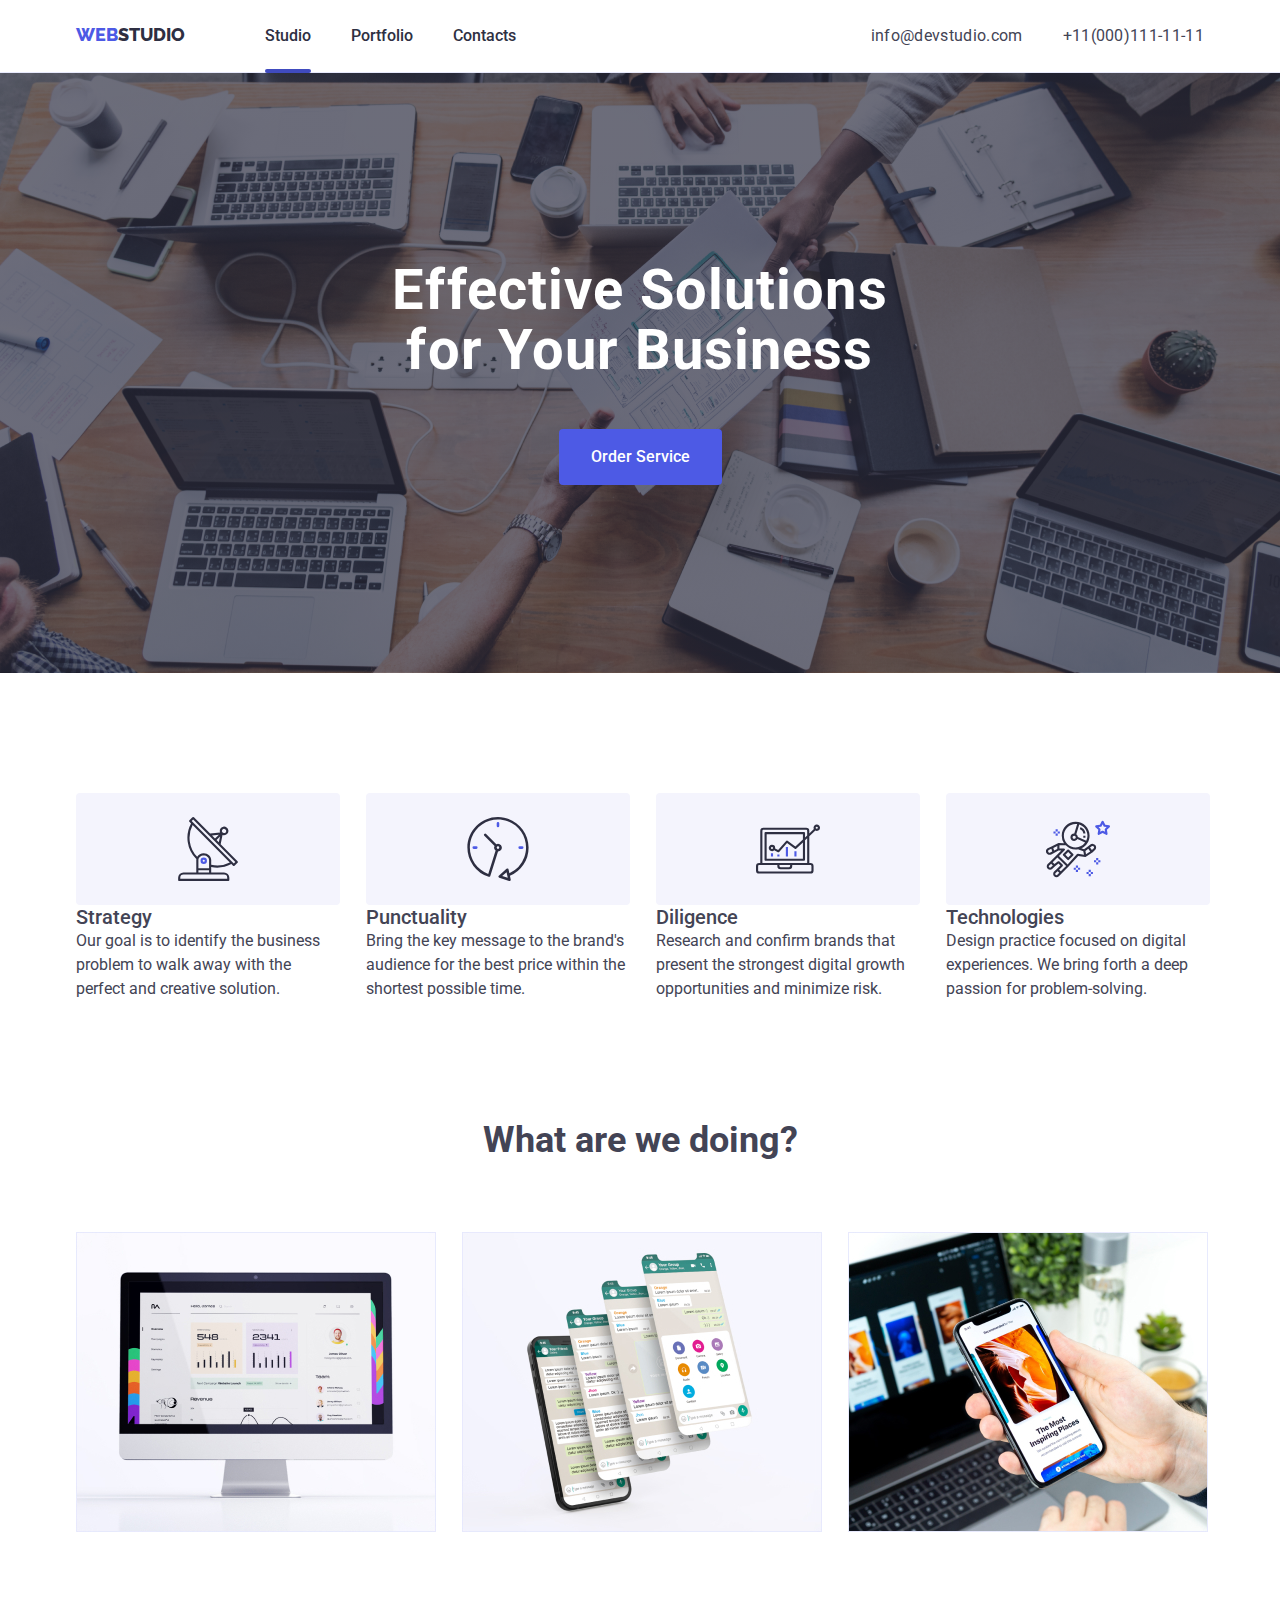
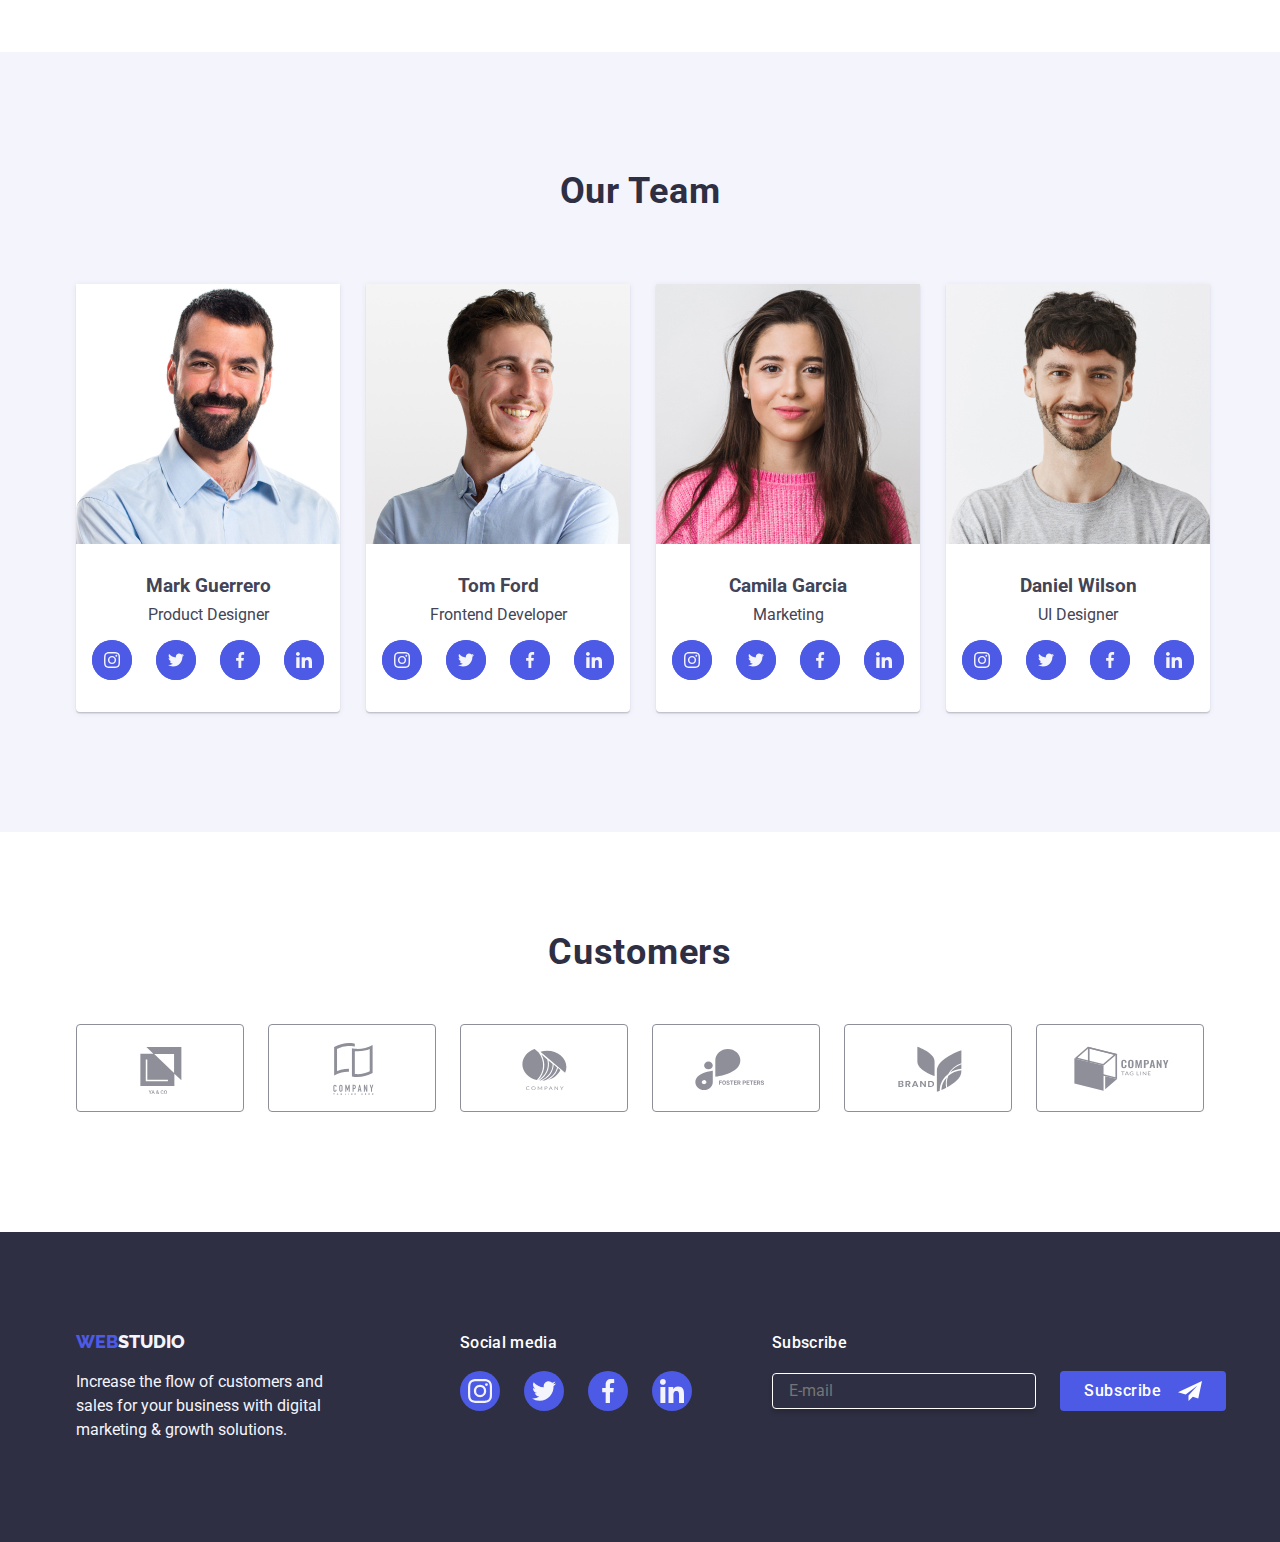
==== index.html @ 3766be9f "Initial commit" ====
<!DOCTYPE html>
<html lang="en">
  <head>
    <meta charset="UTF-8" />
    <meta name="viewport" content="width=device-width, initial-scale=1.0" />
    <title>Web Studio</title>
    <link
      rel="stylesheet"
      href="https://cdnjs.cloudflare.com/ajax/libs/modern-normalize/2.0.0/modern-normalize.min.css"
    />
    <link rel="stylesheet" href="./css/styles.css" />
    <link rel="preconnect" href="https://fonts.googleapis.com" />
    <link rel="preconnect" href="https://fonts.gstatic.com" crossorigin />
    <link
      href="https://fonts.googleapis.com/css2?family=Raleway:ital,wght@0,100;0,200;0,300;0,400;0,500;0,600;0,700;0,800;0,900;1,100;1,200;1,300;1,400;1,500;1,600;1,700;1,800;1,900&family=Roboto:ital,wght@0,100;0,300;0,400;0,500;0,700;0,900;1,100;1,300;1,400;1,500;1,700;1,900&display=swap"
      rel="stylesheet"
    />
  </head>
  <body>
    <header class="page-header">
      <div class="container header-wrapper">
        <nav>
          <a class="header-logo" href="./index.html"
            ><span class="logo-web">Web</span>Studio</a
          >
          <menu class="menu">
            <li><a class="nav-active" href="">Studio</a></li>
            <li><a href="./portfolio.html">Portfolio</a></li>
            <li><a href="">Contacts</a></li>
          </menu>
        </nav>
        <div class="contacts-links">
          <ul class="contacts">
            <li>
              <a href="mailto:info@devstudio.com">info@devstudio.com</a>
            </li>
            <li>
              <a href="tel:+110001111111">+11(000)111-11-11</a>
            </li>
          </ul>
        </div>
      </div>
    </header>
    <main>
      <section class="section container section-index">
        <h1>Effective Solutions for Your Business</h1>

        <button class="button-index" type="button" data-modal-open>
          Order Service
        </button>
      </section>
      <section class="section">
        <div class="container">
          <ul class="section-one-text advantages-list">
            <li>
              <div class="section-one-svg">
                <svg class="section-one-icon" width="64" height="64">
                  <use href="./images/icons.svg#icon-antenna-1"></use>
                </svg>
              </div>
              <h2>Strategy</h2>
              <p>
                Our goal is to identify the business problem to walk away with
                the perfect and creative solution.
              </p>
            </li>
            <li>
              <div class="section-one-svg">
                <svg class="section-one-icon" width="64" height="64">
                  <use href="./images/icons.svg#icon-clock-1"></use>
                </svg>
              </div>
              <h2>Punctuality</h2>
              <p>
                Bring the key message to the brand's audience for the best price
                within the shortest possible time.
              </p>
            </li>
            <li>
              <div class="section-one-svg">
                <svg class="section-one-icon" width="64" height="64">
                  <use href="./images/icons.svg#icon-diagram-1"></use>
                </svg>
              </div>
              <h2>Diligence</h2>
              <p>
                Research and confirm brands that present the strongest digital
                growth opportunities and minimize risk.
              </p>
            </li>
            <li>
              <div class="section-one-svg">
                <svg class="section-one-icon" width="64" height="64">
                  <use href="./images/icons.svg#icon-astronaut-1"></use>
                </svg>
              </div>
              <h2>Technologies</h2>
              <p>
                Design practice focused on digital experiences. We bring forth a
                deep passion for problem-solving.
              </p>
            </li>
          </ul>
        </div>
      </section>
      <section>
        <div class="section container section-two-wrapper">
          <h2 class="section-two-title">What are we doing?</h2>
          <ul class="description-list">
            <li>
              <img
                src="images/image1.jpg"
                alt="Computer displaying statistics"
                width="360"
                height="300"
              />
            </li>
            <li>
              <img
                src="images/image2.jpg"
                alt="On the phone,WhatsApp is open in four layers"
                width="360"
                height="300"
              />
            </li>
            <li>
              <img
                src="images/image3.jpg"
                alt="A hand is holding a phone, with laptop in the background running a work application"
                width="360"
                height="300"
              />
            </li>
          </ul>
        </div>
      </section>
      <section class="section section-three-text">
        <div class="container section-three-wrapper">
          <h2 class="section-three-title">Our Team</h2>
          <ul class="team-list">
            <li>
              <figure>
                <img
                  src="images/dude1.jpg"
                  alt="A bearded man in a light-colored shirt"
                  width="264"
                  height="260"
                />
                <figcaption>
                  <h3>Mark Guerrero</h3>
                  <p>Product Designer</p>
                  <ul class="section-three-socials">
                    <li class="social-item">
                      <a class="social-link">
                        <svg class="social-icon" width="16" height="16">
                          <use href="./images/icons.svg#icon-instagram-2"></use>
                        </svg>
                      </a>
                    </li>
                    <li class="social-item">
                      <a class="social-link">
                        <svg class="social-icon" width="16" height="16">
                          <use href="./images/icons.svg#icon-twitter-1"></use>
                        </svg>
                      </a>
                    </li>
                    <li class="social-item">
                      <a class="social-link">
                        <svg class="social-icon" width="16" height="16">
                          <use href="./images/icons.svg#icon-facebook-1"></use>
                        </svg>
                      </a>
                    </li>
                    <li class="social-item">
                      <a class="social-link">
                        <svg class="social-icon" width="16" height="16">
                          <use href="./images/icons.svg#icon-linkedin-1"></use>
                        </svg>
                      </a>
                    </li>
                  </ul>
                </figcaption>
              </figure>
            </li>
            <li>
              <figure>
                <img
                  src="images/dude2.jpg"
                  alt="A man with neatly styled hair in a blue shirt, is looking to the side"
                  width="264"
                  height="260"
                />
                <figcaption>
                  <h3>Tom Ford</h3>
                  <p>Frontend Developer</p>
                  <ul class="section-three-socials">
                    <li class="social-item">
                      <a class="social-link">
                        <svg class="social-icon" width="16" height="16">
                          <use href="./images/icons.svg#icon-instagram-2"></use>
                        </svg>
                      </a>
                    </li>
                    <li class="social-item">
                      <a class="social-link">
                        <svg class="social-icon" width="16" height="16">
                          <use href="./images/icons.svg#icon-twitter-1"></use>
                        </svg>
                      </a>
                    </li>
                    <li class="social-item">
                      <a class="social-link">
                        <svg class="social-icon" width="16" height="16">
                          <use href="./images/icons.svg#icon-facebook-1"></use>
                        </svg>
                      </a>
                    </li>
                    <li class="social-item">
                      <a class="social-link">
                        <svg class="social-icon" width="16" height="16">
                          <use href="./images/icons.svg#icon-linkedin-1"></use>
                        </svg>
                      </a>
                    </li>
                  </ul>
                </figcaption>
              </figure>
            </li>
            <li>
              <figure>
                <img
                  src="images/dude3.jpg"
                  alt="A girl with dark hair in a pink sweater"
                  width="264"
                  height="260"
                />
                <figcaption>
                  <h3>Camila Garcia</h3>
                  <p>Marketing</p>
                  <ul class="section-three-socials">
                    <li class="social-item">
                      <a class="social-link">
                        <svg class="social-icon" width="16" height="16">
                          <use href="./images/icons.svg#icon-instagram-2"></use>
                        </svg>
                      </a>
                    </li>
                    <li class="social-item">
                      <a class="social-link">
                        <svg class="social-icon" width="16" height="16">
                          <use href="./images/icons.svg#icon-twitter-1"></use>
                        </svg>
                      </a>
                    </li>
                    <li class="social-item">
                      <a class="social-link">
                        <svg class="social-icon" width="16" height="16">
                          <use href="./images/icons.svg#icon-facebook-1"></use>
                        </svg>
                      </a>
                    </li>
                    <li class="social-item">
                      <a class="social-link">
                        <svg class="social-icon" width="16" height="16">
                          <use href="./images/icons.svg#icon-linkedin-1"></use>
                        </svg>
                      </a>
                    </li>
                  </ul>
                </figcaption>
              </figure>
            </li>
            <li>
              <figure>
                <img
                  src="images/dude4.jpg"
                  alt="A bearded guy in a grey T-shirt"
                  width="264"
                  height="260"
                />
                <figcaption>
                  <h3>Daniel Wilson</h3>
                  <p>UI Designer</p>
                  <ul class="section-three-socials">
                    <li class="social-item">
                      <a class="social-link">
                        <svg class="social-icon" width="16" height="16">
                          <use href="./images/icons.svg#icon-instagram-2"></use>
                        </svg>
                      </a>
                    </li>
                    <li class="social-item">
                      <a class="social-link">
                        <svg class="social-icon" width="16" height="16">
                          <use href="./images/icons.svg#icon-twitter-1"></use>
                        </svg>
                      </a>
                    </li>
                    <li class="social-item">
                      <a class="social-link">
                        <svg class="social-icon" width="16" height="16">
                          <use href="./images/icons.svg#icon-facebook-1"></use>
                        </svg>
                      </a>
                    </li>
                    <li class="social-item">
                      <a class="social-link">
                        <svg class="social-icon" width="16" height="16">
                          <use href="./images/icons.svg#icon-linkedin-1"></use>
                        </svg>
                      </a>
                    </li>
                  </ul>
                </figcaption>
              </figure>
            </li>
          </ul>
        </div>
      </section>
      <section class="section section-four">
        <div class="container">
          <h2 class="index-customers">Customers</h2>
          <ul class="customers-list">
            <li class="customers-item">
              <a class="customers-link">
                <svg class="customers-svg" width="104" height="56">
                  <use href="./images/icons.svg#icon-customer1"></use>
                </svg>
              </a>
            </li>
            <li class="customers-item">
              <a class="customers-link">
                <svg class="customers-svg" width="104" height="56">
                  <use href="./images/icons.svg#icon-customer2"></use>
                </svg>
              </a>
            </li>
            <li class="customers-item">
              <a class="customers-link">
                <svg class="customers-svg" width="104" height="56">
                  <use href="./images/icons.svg#icon-customer3"></use>
                </svg>
              </a>
            </li>
            <li class="customers-item">
              <a class="customers-link">
                <svg class="customers-svg" width="104" height="56">
                  <use href="./images/icons.svg#icon-customer4"></use>
                </svg>
              </a>
            </li>
            <li class="customers-item">
              <a class="customers-link">
                <svg class="customers-svg" width="104" height="56">
                  <use href="./images/icons.svg#icon-customer5"></use>
                </svg>
              </a>
            </li>
            <li class="customers-item">
              <a class="customers-link">
                <svg class="customers-svg" width="104" height="56">
                  <use href="./images/icons.svg#icon-customer6"></use>
                </svg>
              </a>
            </li>
          </ul>
        </div>
      </section>
    </main>
    <footer class="footer">
      <div class="container footer-wrapper">
        <div class="container-footer-logo">
          <a class="footer-logo" href="./index.html"
            ><span class="logo-web">Web</span>Studio</a
          >
          <p>
            Increase the flow of customers and sales for your business with
            digital marketing & growth solutions.
          </p>
        </div>
        <div class="footer-social">
          <p>Social media</p>
          <ul class="footer-social-list">
            <li class="footer-social-item">
              <a class="footer-social-link">
                <svg class="footer-social-icon" width="24" height="24">
                  <use href="./images/icons.svg#icon-instagram-2"></use>
                </svg>
              </a>
            </li>
            <li class="footer-social-item">
              <a class="footer-social-link">
                <svg class="footer-social-icon" width="24" height="24">
                  <use href="./images/icons.svg#icon-twitter-1"></use>
                </svg>
              </a>
            </li>
            <li class="footer-social-item">
              <a class="footer-social-link">
                <svg class="footer-social-icon" width="24" height="24">
                  <use href="./images/icons.svg#icon-facebook-1"></use>
                </svg>
              </a>
            </li>
            <li class="footer-social-item">
              <a class="footer-social-link">
                <svg class="footer-social-icon" width="24" height="24">
                  <use href="./images/icons.svg#icon-linkedin-1"></use>
                </svg>
              </a>
            </li>
          </ul>
        </div>
        <div class="subscribe-footer">
          <div>
            <p class="subscribe-text">Subscribe</p>
          <form class="subscribe-form" action="#">
          <label class="subscribe-label">
            <input class="footer-input" type="email" placeholder="E-mail" id="subscribe-email" name="subscribe-email" required />
          </label>
            <button class="subscribe-button" type="submit">Subscribe<svg class="subscribe-icon" width="24" height="24">
              <use href="./images/icons.svg#icon-subscribe"></use>
            </svg></button>
          </form>
        </div>
      </div>
    </footer>
    <div class="modal is-hidden" data-modal>
      <div class="modal-body">
        <button class="modal-close" data-modal-close>x</button>
        <p class="modal-title">Leave your contacts and we will call you back</p>
        <form class="modal-form">
          <p class="modal-text">Name</p>
          <label>
            <div class="input-wrapper">
            <svg class="modal-icon" width="18" height="18">
              <use href="./images/icons.svg#icon-person-black"></use>
            </svg>
            <input class="modal-input" id="username" name="username" required/>
            </div>
          </label>
          <p class="modal-text">Phone</p>
          <label>
            <div class="input-wrapper">
            <svg class="modal-icon" width="18" height="18">
              <use href="./images/icons.svg#icon-phone-black"></use>
            </svg>
            <input class="modal-input" type="tel" id="user-phone" name="user-phone" pattern="[0-9]*" required/>
            </div>
          </label>
          <p class="modal-text">Email</p>
          <label>
            <div class="input-wrapper">
            <svg class="modal-icon" width="18" height="18">
              <use href="./images/icons.svg#icon-email-black"></use>
            </svg>
            <input class="modal-input" type="email" id="user-email" name="user-email" required/>
            </div>
          </label>
          <p class="modal-text">Comment</p>
          <label>
            <textarea class="modal-textarea" name="Comment" placeholder="Text input"></textarea>
          </label>
          <div class="modal-field-checkbox">
            <input type="checkbox" id="user-privacy" name="user-privacy" value="true" class="modal-check visually-hidden" required>
            <label for="user-privacy" class="modal-check-text">
            <span class="modal-field-span">
                <svg class="check-icon" width="10" height="8">
                    <use href="./images/icons.svg#icon-checkbox-click"></use>
                </svg>  
            </span>
            I accept the terms and conditions of the 
            <a href="" class="modal-check-link"> Privacy Policy</a></label>
        </div>
          <button class="modal-button" type="submit">Send</button>
        </form>
      </div>
    </div>
    <script src="./js/modal.js"></script>
  </body>
</html>
---- css/styles.css ----
:root {
  --iris: #4d5ae5;
  --navyblue: #2e2f42;
  --slate: #434455;
  --ocean: #404bbf;
  --cloud: #f4f4fd;
  --cornflowers: #e7e9fc;
  --white: #fff;
  --lightslate: #8e8f99;
  --green: #31d0aa;
  --navymodal: rgba(46, 47, 66, 0.4);
}
* {
  padding: 0;
  margin: 0;
}
body {
  font-family: "Roboto", sans-serif;
  color: var(--slate);
}
.visually-hidden {
  position: absolute;
  width: 1px;
  height: 1px;
  margin: -1px;
  border: 0;
  padding: 0;

  white-space: nowrap;
  clip-path: inset(100%);
  clip: rect(0 0 0 0);
  overflow: hidden;
}
/* --Header-- */
.page-header {
  border-bottom: 1px solid var(--cornflowers);
  background: var(--white);
  padding: 24px;
  box-shadow: 0px 1px 6px 0px rgba(46, 47, 66, 0.08),
    0px 1px 1px 0px rgba(46, 47, 66, 0.16),
    0px 2px 1px 0px rgba(46, 47, 66, 0.08);
}
.header-wrapper {
  display: flex;
  justify-content: space-between;
  border-bottom: 1px solid var(--cornflower);
  background: var(--white);
  align-items: center;
}
.header-wrapper > nav > menu {
  display: inline-flex;
  list-style-type: none;
  gap: 40px;
}
.header-wrapper > nav > a {
  margin-right: 76px;
}
.nav-active {
  position: relative;
  display: flex;
  color: var(--iris);
}
.nav-active::after {
  content: "";
  position: absolute;
  bottom: -25px;
  width: 100%;
  height: 4px;
  background-color: var(--ocean);
  border-radius: 2px;
}
.container {
  max-width: 1158px;
  padding-inline: 15px;
  margin-inline: auto;
}
.section {
  padding-top: 120px;
  padding-bottom: 120px;
}
.logo-web {
  font-family: "Raleway", serif;
  font-size: 18px;
  line-height: 1.1;
  text-decoration: none;
  text-transform: uppercase;
  font-weight: 800;
  color: var(--iris);
}
.header-logo {
  font-family: "Raleway", serif;
  font-size: 18px;
  line-height: 1.1;
  text-decoration: none;
  text-transform: uppercase;
  font-weight: 800;
  color: var(--navyblue);
}
.menu > li > a {
  font-weight: 500;
  font-size: 16px;
  line-height: 1.5;
  text-decoration: none;
  color: var(--navyblue);
}
.menu > li > a:hover,
.menu > li > a:focus {
  color: var(--ocean);
}
.contacts-links,
.contacts {
  display: flex;
  list-style-type: none;
  gap: 40px;
}
.contacts > li > a {
  font-size: 16px;
  line-height: 1.5;
  text-decoration: none;
  color: var(--slate);
  letter-spacing: 0.02em;
}
.contacts > li > a:hover,
.contacts > li > a:focus {
  color: var(--ocean);
}

/* --Main-- */
.section-index {
  display: flex;
  flex-direction: column;
  gap: 48px;
  max-width: 1440px;
  background-color: var(--navyblue);
  text-align: center;
  align-content: center;
  align-items: center;
  padding: 188px 0;
  background-image: linear-gradient(
      rgba(46, 47, 66, 0.7),
      rgba(46, 47, 66, 0.7)
    ),
    url(../images/people-office-1.jpg);
  background-repeat: no-repeat;
  background-position: center;
  background-size: cover;
}

.section-index > h1 {
  color: var(--white);
  font-size: 56px;
  font-weight: 700;
  line-height: 1.07;
  letter-spacing: 1.12px;
  text-align: center;
  max-width: 496px;
  align-items: center;
}
.button-index {
  display: inline-flex;
  padding: 16px 32px;
  align-items: flex-start;
  gap: 10px;
  font-family: "Roboto", sans-serif;
  font-weight: 500;
  font-size: 16px;
  line-height: 1.5;
  color: var(--white);
  background-color: var(--iris);
  cursor: pointer;
  border-radius: 4px;
  border-color: var(--iris);
  border: none;
}
.button-index:hover,
.button-index:focus {
  background-color: var(--ocean);
  box-shadow: 0px 4px 4px 0px rgba(0, 0, 0, 0.15);
}

/* SVG */

.section-one-svg {
  width: 264px;
  height: 112px;
  display: flex;
  align-items: center;
  justify-content: center;
  border-radius: 4px;
  background-color: var(--cloud);
}
.section-one-icon {
  width: 64px;
  height: 64px;
}
.section-three-socials {
  display: flex;
  list-style-type: none;
  gap: 24px;
  align-items: center;
  justify-content: center;
  padding-top: 8px;
}
.social-item {
  display: flex;
  justify-content: center;
  width: 40px;
  height: 40px;
  fill: var(--white);
  border-radius: 50%;
  background-color: var(--iris);
  transition: 250ms cubic-bezier(0.4, 0, 0.2, 1);
}
.social-link {
  width: 100%;
  height: 100%;
  display: flex;
  align-items: center;
  justify-content: center;
  background-color: var(--iris);
  border-radius: 50%;
  fill: var(--white);
  transition: background-color 250ms cubic-bezier(0.4, 0, 0.2, 1);
}
.social-link:hover,
.social-link:focus {
  background-color: var(--ocean);
  cursor: pointer;
}
.customers-list {
  display: flex;
  gap: 24px;
  list-style-type: none;
  align-items: center;
  justify-content: center;
  width: 100%;
  height: 100%;
}
.customers-item {
  width: calc((100% - 120px) / 6);
  height: 88px;
}
.customers-link {
  display: flex;
  width: 100%;
  height: 100%;
  border-radius: 4px;
  border: 1px solid var(--lightslate);
  color: var(--lightslate);
  align-items: center;
  justify-content: center;
  transition: border-color 250ms cubic-bezier(0.4, 0, 0.2, 1),
    color 250ms cubic-bezier(0.4, 0, 0.2, 1);
}
.customers-link:hover,
.customers-link:focus {
  border-color: var(--ocean);
  color: var(--ocean);
  cursor: pointer;
}

.customers-svg {
  fill: currentColor;
}

/* SVG */

.section-one-text > li > h2 {
  font-weight: 500;
  font-size: 20px;
  line-height: 1.2;
  margin: 0;
}
.section-one-text > li > p {
  font-size: 16px;
  line-height: 1.5;
  width: 264px;
  margin: 0;
}
.advantages-list {
  display: flex;
  flex-direction: row;
  list-style-type: none;
  gap: 26px;
  padding: 0;
  margin: auto;
}
.section-two-wrapper {
  padding-top: 0;
}
.section-two-wrapper > ul > li {
  display: inline-flex;
  flex-direction: column;
  align-items: flex-start;
  max-width: 360px;
  padding-top: 72px;
  gap: 8px;
}
.section-two-title {
  font-weight: 700;
  font-size: 36px;
  line-height: 1.1;
  text-align: center;
  margin: 0;
}
.description-list {
  display: flex;
  flex-direction: row;
  list-style-type: none;
  gap: 26px;
  padding: 0;
  margin: auto;
}
.section-three-title {
  display: flex;
  align-items: center;
  justify-content: center;
  color: var(--navyblue);
  text-align: center;
  font-family: Roboto;
  font-size: 36px;
  font-style: normal;
  font-weight: 700;
  line-height: 1.1;
  letter-spacing: 0.72px;
  padding-bottom: 72px;
  text-transform: capitalize;
  margin: 0px;
}
.section-three-wrapper > ul > li > figure {
  display: inline-flex;
  padding-bottom: 0px;
  flex-direction: column;
  justify-content: center;
  align-items: center;
  gap: 32px;
  padding-bottom: 32px;
  border-radius: 0px 0px 4px 4px;
  background: var(--white, #fff);
  border-radius: 0px 0px 4px 4px;
  background: var(--white, #fff);
  box-shadow: 0px 2px 1px 0px rgba(46, 47, 66, 0.08),
    0px 1px 1px 0px rgba(46, 47, 66, 0.16),
    0px 1px 6px 0px rgba(46, 47, 66, 0.08);
}
.section-three-wrapper > ul > li > figure > figcaption {
  display: flex;
  width: 232px;
  flex-direction: column;
  justify-content: center;
  align-items: center;
  gap: 8px;
  margin: 0;
}
.section-three-text {
  background-color: var(--cloud);
}
.section-three-text > ul > li > figure > figcaption > h3 {
  font-weight: 500;
  font-size: 20px;
  line-height: 1.2;
  margin: 0px;
}
.section-three-text > ul > li > figure > figcaption > p {
  font-size: 16px;
  line-height: 1.5;
  margin: 0px;
}
.team-list {
  display: flex;
  flex-direction: row;
  list-style-type: none;
  gap: 26px;
  padding: 0;
  margin: auto;
}
.index-customers {
  color: var(--navyblue);
  text-align: center;
  font-family: Roboto;
  font-size: 36px;
  font-style: normal;
  font-weight: 700;
  line-height: 1.1%;
  letter-spacing: 0.72px;
  text-transform: capitalize;
  padding-bottom: 72px;
}

.button {
  font-family: "Roboto", sans-serif;
  font-weight: 500;
  font-size: 16px;
  line-height: 1.5;
  border: 1px;
  background-color: var(--cornflowers);
  color: var(--ocean);
  cursor: pointer;
  border-radius: 4px;
}
.button:hover,
.button:focus {
  border: 1px;
  color: var(--white);
  background-color: var(--ocean);
  box-shadow: 0px 2px 2px 0px rgba(0, 0, 0, 0.12),
    0px 2px 1px 0px rgba(0, 0, 0, 0.08), 0px 3px 1px 0px rgba(0, 0, 0, 0.1);
}

/*--Portfolio--*/

.portfolio-buttons {
  padding-bottom: 0;
  padding-top: 96px;
}
.portfolio-buttons > ul {
  display: flex;
  justify-content: center;
  align-items: center;
  gap: 24px;
  list-style-type: none;
}
.portfolio-buttons > ul > li > button {
  display: flex;
  padding: 12px 24px;
  justify-content: center;
  align-items: center;
}
.portfolio-list > ul {
  display: flex;
  flex-wrap: wrap;
  gap: 48px 24px;
  list-style-type: none;
}
.portfolio-buttons-list {
  list-style-type: none;
}
.portfolio-items-list {
  list-style-type: none;
}
.portfolio-item {
  flex-basis: calc((100% - 48px) / 3);
}
.portfolio-card {
  position: relative;
  overflow: hidden;
}
.portfolio-card > img {
  display: block;
  width: 100%;
  height: 100;
  object-fit: cover;
}
.card-discription {
  font-size: 16px;
  font-style: normal;
  font-weight: 400;
  line-height: 1.5;
  letter-spacing: 0.32px;
  padding: 40px 32px 164px 32px;
  position: absolute;
  inset: 0;
  background-color: var(--iris);
  color: #fff;
  translate: 0 100% 0;
  transition: 250ms cubic-bezier(0.4, 0, 0.2, 1);
}
.portfolio-link:hover .card-discription {
  translate: 0;
}
.portfolio-link {
  display: block;
  width: 360px;
  border: 1px solid var(--cornflowers);
  color: inherit;
  text-decoration: none;
}
img {
  display: block;
}
.portfolio-tab {
  display: flex;
  flex-direction: column;
  justify-content: center;
  align-items: flex-start;
  gap: 8px;
  align-self: stretch;
  padding-bottom: 32px;
  border: 1px solid var(--cornflowers);
  border-top: none;
  padding: 32px 16px;
}
.tabs-title {
  font-weight: 500;
  font-size: 20px;
  line-height: 1.2;
}
.tabs-text {
  font-size: 16px;
  line-height: 1.5;
  margin: 0px;
}
.section-portfolio {
  padding-top: 72px;
}
.portfolio-link {
  border: 1px;
}
.portfolio-link:hover,
.portfolio-link:focus {
  box-shadow: 0px 2px 1px 0px rgba(46, 47, 66, 0.08),
    0px 1px 1px 0px rgba(46, 47, 66, 0.16),
    0px 1px 6px 0px rgba(46, 47, 66, 0.08);
}

/* --Footer-- */
.footer-wrapper {
  display: flex;
  align-items: baseline;
}
.container-footer-logo {
  margin-right: 120px;
}
.container-footer-logo > a {
  display: inline-flex;
  align-items: center;
  flex-shrink: 0;
  padding-top: 100px;
  padding-bottom: 17.5px;
}
.footer {
  background-color: var(--navyblue);
}
.container-footer-logo > p {
  width: 264px;
  font-size: 16px;
  line-height: 1.5;
  color: var(--cloud);
  padding-bottom: 100px;
}
.footer-logo {
  font-family: "Raleway", serif;
  font-size: 18px;
  line-height: 1.1;
  text-decoration: none;
  text-transform: uppercase;
  font-weight: 800;
  color: var(--cloud);
}
.footer-social-list {
  display: flex;
  list-style-type: none;
  gap: 24px;
  justify-content: center;
}
.footer-social {
  display: flex;
  flex-direction: column;
  align-items: flex-start;
  justify-content: center;
}
.footer-social > p {
  color: var(--white);
  font-family: Roboto;
  font-size: 16px;
  font-style: normal;
  font-weight: 500;
  line-height: 1.5;
  letter-spacing: 0.02em;
  margin-bottom: 16px;
}

.image:hover,
.image:focus {
  box-shadow: 0px 2px 1px 0px rgba(46, 47, 66, 0.08),
    0px 1px 1px 0px rgba(46, 47, 66, 0.16),
    0px 1px 6px 0px rgba(46, 47, 66, 0.08);
  cursor: pointer;
}
.footer-social-item {
  width: 40px;
  height: 40px;
}
.footer-social-link {
  width: 100%;
  height: 100%;
  display: flex;
  align-items: center;
  justify-content: center;
  background-color: var(--iris);
  border-radius: 50%;
  transition: background-color 250ms cubic-bezier(0.4, 0, 0.2, 1);
}
.footer-social-icon {
  fill: var(--cloud);
  width: 24px;
  height: 24px;
}
.footer-social-link:hover,
.footer-social-link:focus {
  background-color: var(--green);
  cursor: pointer;
}
.subscribe-footer {
  display: flex;
  margin-left: 80px;
}
.footer-input {
  padding: 8px;
  padding-left: 16px;
  width: 264px;
  background-color: transparent;
  color: var(--white);
  border-radius: 4px;
  border: 1px solid var(--white, #fff);
  box-shadow: 0px 4px 4px 0px rgba(0, 0, 0, 0.15);
}
.subscribe-text {
  font-size: 16px;
  font-style: normal;
  font-weight: 500;
  line-height: 1.5;
  letter-spacing: 0.32px;
  color: var(--white);
  padding-bottom: 16px;
}
.subscribe-form {
  display: inline-flex;
  align-items: center;
  justify-content: center;
}
.subscribe-label {
  color: var(--white);
}
.subscribe-button {
  margin-left: 24px;
  padding: 8px 24px;
  background-color: var(--iris);
  border-radius: 4px;
  color: var(--white);
  display: inline-flex;
  gap: 16px;
  align-items: center;
  font-size: 16px;
  font-style: normal;
  font-weight: 500;
  line-height: 1.5;
  letter-spacing: 0.64px;
  border: none;
}
.subscribe-button:hover,
.subscribe-button:focus {
  background-color: var(--ocean);
}
/* --MODAL-- */

.modal {
  position: fixed;
  inset: 0;
  background-color: rgba(0, 0, 0, 0.5);
  opacity: 1;
  pointer-events: all;
  visibility: visible;
  transition: opacity 250ms cubic-bezier(0.4, 0, 0.2, 1);
}
.modal-body {
  position: relative;
  width: 408px;
  max-height: 584px;
  margin: 80px auto 13px auto;
  background-color: var(--white);
}
.modal-title {
  color: var(--navyblue);
  text-align: center;
  font-size: 16px;
  font-style: normal;
  font-weight: 500;
  line-height: 1.5;
  letter-spacing: 0.32px;
  padding-top: 72px;
}
.modal-text {
  font-size: 12px;
  font-style: normal;
  font-weight: 400;
  line-height: 1.16;
  letter-spacing: 0.48px;
  color: var(--lightslate);
}
.input-wrapper {
  display: flex;
  border: 1px solid var(--navymodal);
  border-radius: 4px;
  padding: 8px;
  width: 360px;
  transition: fill 250ms cubic-bezier(0.4, 0, 0.2, 1),
    border-color 250ms cubic-bezier(0.4, 0, 0.2, 1);
}
.model-icon {
  transition: fill 250ms cubic-bezier(0.4, 0, 0.2, 1);
}
.input-wrapper:focus-within {
  border-color: var(--iris);
}
.input-wrapper:focus-within .modal-icon {
  fill: var(--iris);
}
.modal-form {
  display: flex;
  flex-direction: column;
  gap: 8px;
  max-width: 360px;
  margin: 16px 24px 24px 24px;
}
.modal-input {
  border: none;
  flex-grow: 1;
  padding-left: 4px;
}
.modal-textarea {
  width: 360px;
  height: 120px;
  border: 1px solid var(--navymodal);
  border-radius: 4px;
  padding-top: 8px;
  padding-left: 16px;
  resize: none;
}
.modal-textarea:focus {
  border-color: var(--iris);
}
.modal-textarea::placeholder {
  font-size: 12px;
  font-style: normal;
  font-weight: 400;
  line-height: 1.16;
  letter-spacing: 0.48px;
  left: 16px;
  top: 8px;
}
.modal-input:focus {
  outline: none;
}
.modal-pp {
  display: inline-flex;
  align-items: center;
  gap: 8px;
  width: 360px;
  padding-top: 16px;
}
.modal-check-text {
  display: inline-flex;
  align-items: center;
  color: var(--lightslate);
  font-size: 12px;
  font-style: normal;
  font-weight: 400;
  line-height: 1.16;
  letter-spacing: 0.48px;
  width: 360px;
}
.modal-field-span {
  display: inline-flex;
  width: 16px;
  height: 16px;
  border: 1px solid rgba(46, 47, 66, 0.4);
  border-radius: 2px;
  margin-right: 8px;
  align-items: center;
  justify-content: center;
  fill: transparent;
  transition: background-color 250ms cubic-bezier(0.4, 0, 0.2, 1),
    border 250ms cubic-bezier(0.4, 0, 0.2, 1),
    fill 250ms cubic-bezier(0.4, 0, 0.2, 1);
}

.modal-check:checked + .modal-check-text .modal-field-span {
  border-radius: 1px;
  border: none;
  background-color: var(--ocean);
  fill: var(--cloud);
}
.modal-check-link {
  color: var(--iris);
}
.modal-button {
  border-radius: 4px;
  background: var(--iris);
  box-shadow: 0px 4px 4px 0px rgba(0, 0, 0, 0.15);
  color: var(--white);
  font-size: 16px;
  font-style: normal;
  font-weight: 500;
  line-height: 1.5;
  letter-spacing: 0.64px;
  padding: 16px 32px;
  width: 169px;
  margin: auto;
  margin-top: 10px;
  margin-bottom: 24px;
  border: none;
}
.modal-button:hover,
.modal-button:focus {
  background-color: var(--ocean);
  transition: background-color 250ms cubic-bezier(0.4, 0, 0.2, 1);
}
.modal-close {
  position: absolute;
  inset: 1em 1em auto auto;
  width: 24px;
  height: 24px;
  border-radius: 10px;
  color: var(--navyblue);
  background-color: var(--cornflowers);
  border: none;
}
.is-hidden {
  opacity: 0;
  pointer-events: none;
  visibility: hidden;
}
/*--*/
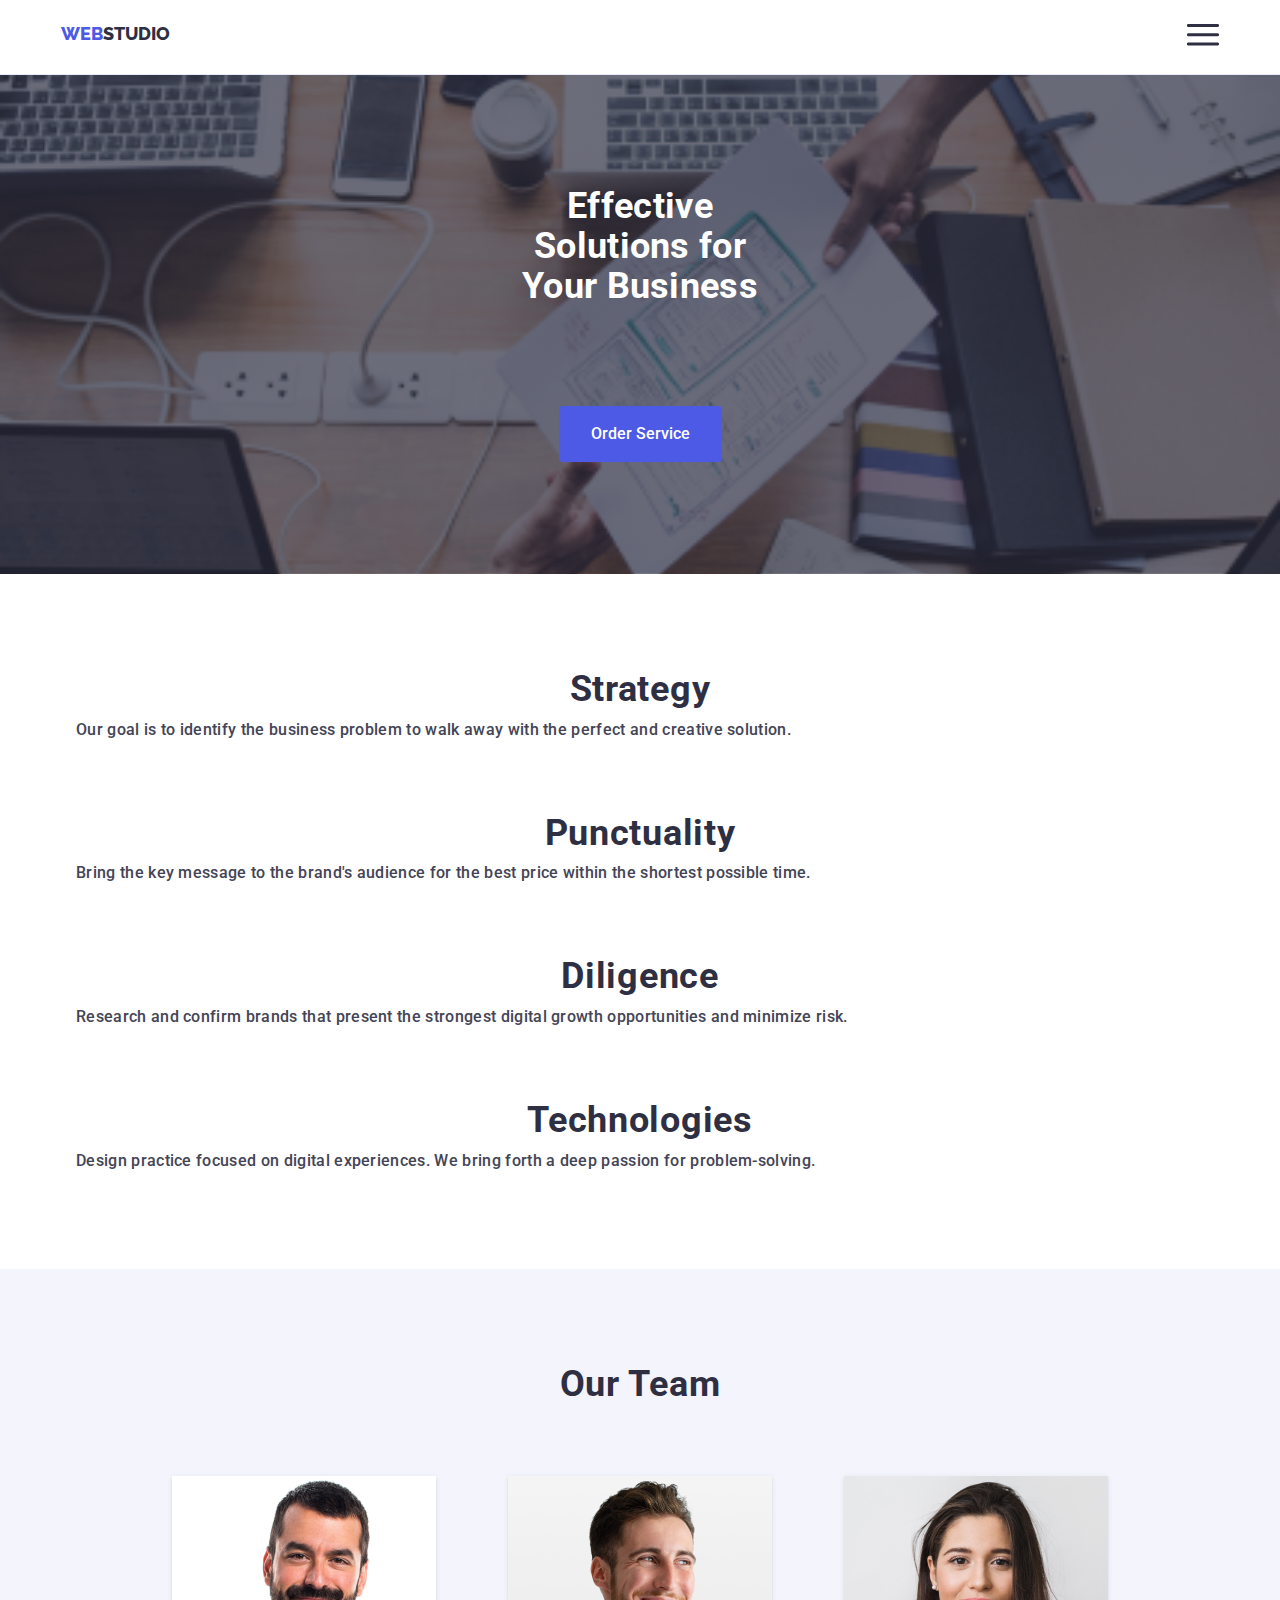
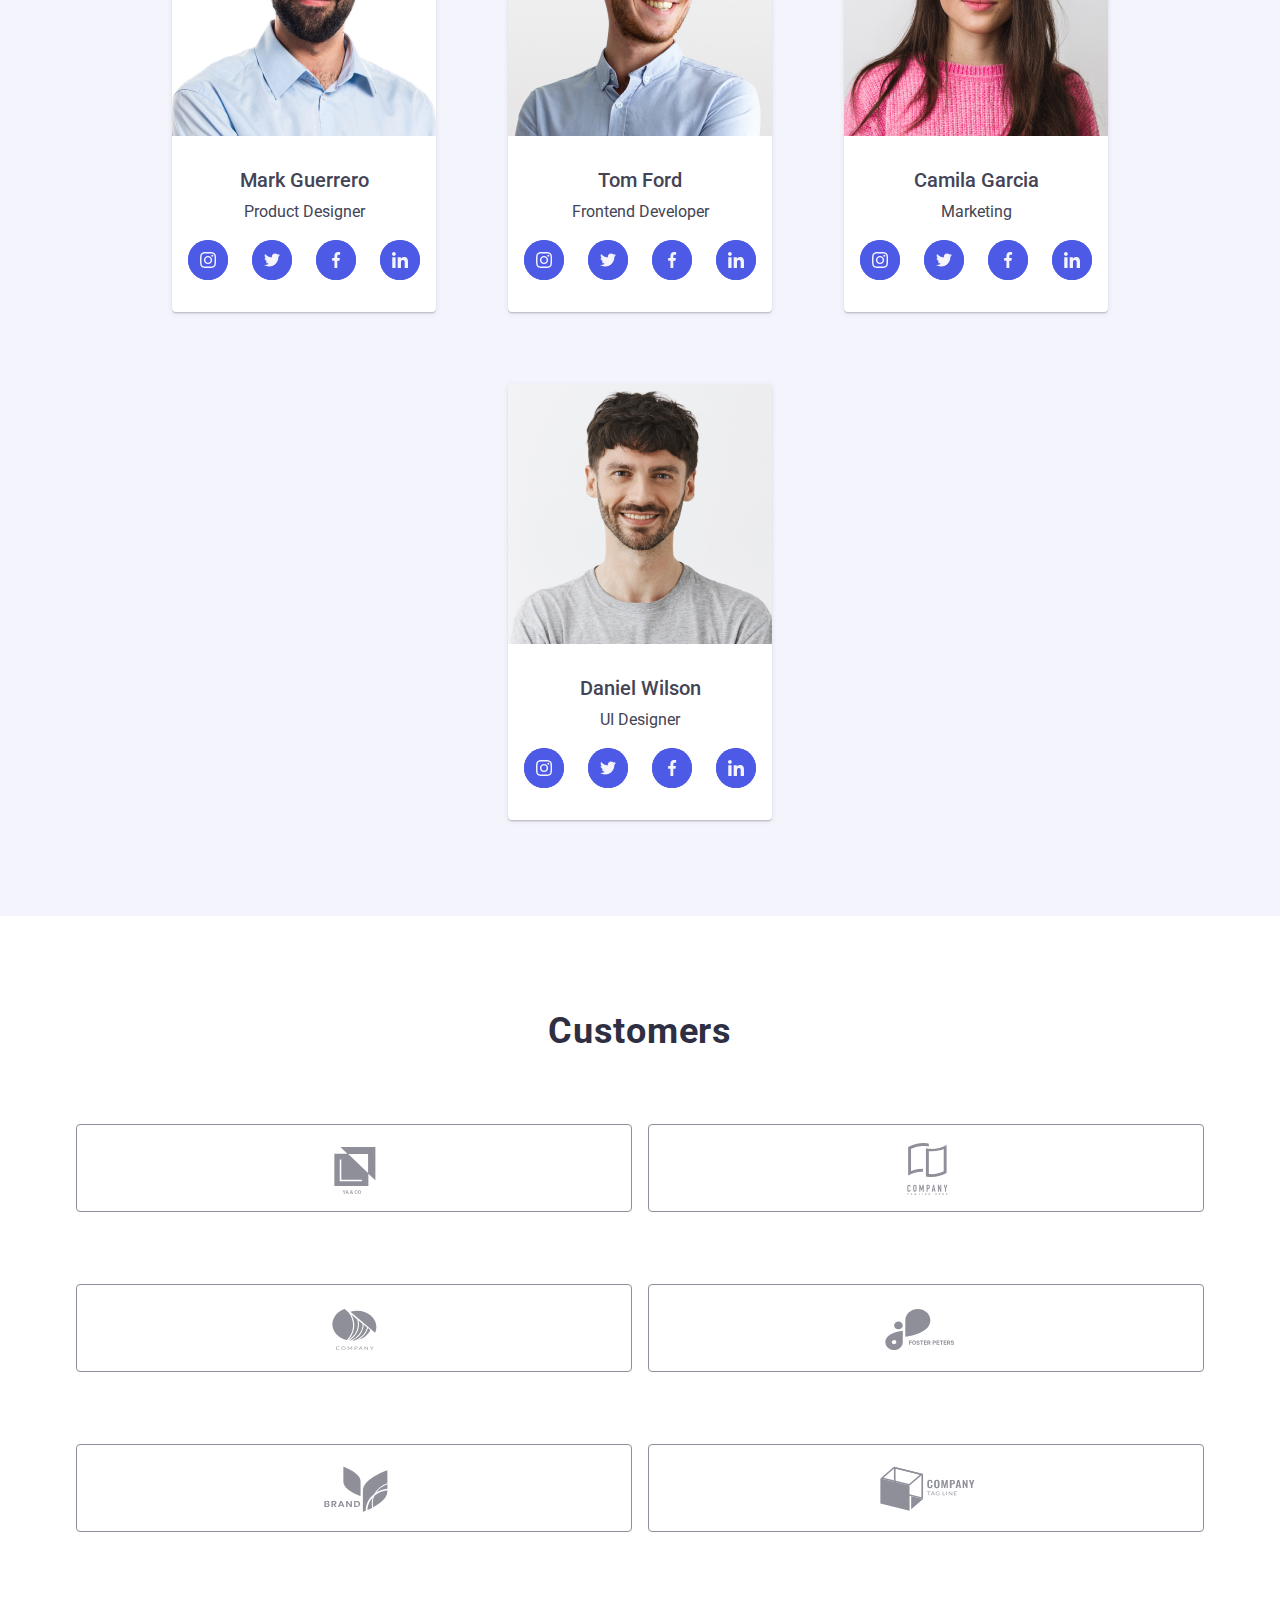
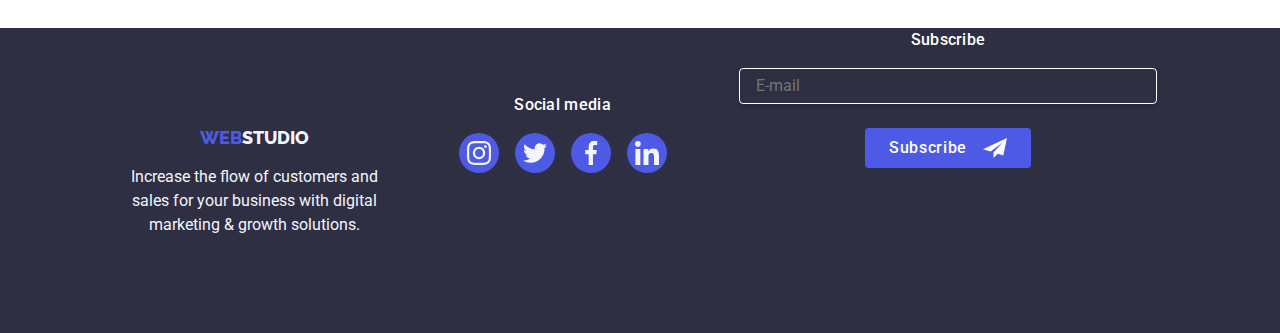
==== commit 45591e55: "goit-7" ====
--- a/index.html
+++ b/index.html
@@ -39,6 +39,110 @@
             </li>
           </ul>
         </div>
+        <button type="button" class="menu-button js-open-menu">
+          <svg class="burger-menu-icon" width="32" height="22">
+            <use href="./images/icons.svg#icon-menu-mobile"></use>
+          </svg>
+        </button>
+        <div class="menu-container js-menu-container">
+          <div>
+            <button
+              type="button"
+              class="js-close-menu modal-close-btn close-btn-bg"
+            >
+              <svg class="close-btn-icon" width="24" height="24">
+                <use href="./images/icons.svg#icon-close"></use>
+              </svg>
+            </button>
+            <nav class="mob-navigation">
+              <ul class="mob-menu-list list">
+                <li class="mob-menu-item">
+                  <a class="mob-menu-link link current-1" href="./index.html"
+                    >Studio</a
+                  >
+                </li>
+                <li class="mob-menu-item">
+                  <a class="mob-menu-link link" href="./portfolio.html"
+                    >Portfolio</a
+                  >
+                </li>
+                <li class="mob-menu-item">
+                  <a class="mob-menu-link link" href="#">Contacts</a>
+                </li>
+              </ul>
+            </nav>
+          </div>
+          <div class="mob-adresess">
+            <address class="mob-address-contact">
+              <ul class="mob-address-list list">
+                <li class="mob-address-item number-item">
+                  <a
+                    class="mob-address-link link number"
+                    href="tel:+110001111111"
+                    >+11 (000) 111-11-11</a
+                  >
+                </li>
+                <li class="mob-address-item">
+                  <a
+                    class="mob-address-link link email"
+                    href="mailto:info@devstudio.com"
+                    >info@devstudio.com</a
+                  >
+                </li>
+              </ul>
+            </address>
+            <ul class="mob-socials-list list">
+              <li class="mob-socials-item">
+                <a
+                  class="mob-socials-link link"
+                  href=""
+                  target="_blank"
+                  rel="noopener noreferrer"
+                >
+                  <svg class="mob-socials-icon" width="24" height="24">
+                    <use href="./images/icons.svg#icon-instagram-2"></use>
+                  </svg>
+                </a>
+              </li>
+              <li class="mob-socials-item">
+                <a
+                  class="mob-socials-link link"
+                  href=""
+                  target="_blank"
+                  rel="noopener noreferrer"
+                >
+                  <svg class="mob-socials-icon" width="24" height="24">
+                    <use href="./images/icons.svg#icon-twitter-1"></use>
+                  </svg>
+                </a>
+              </li>
+              <li class="mob-socials-item">
+                <a
+                  class="mob-socials-link link"
+                  href=""
+                  target="_blank"
+                  rel="noopener noreferrer"
+                >
+                  <svg class="mob-socials-icon" width="24" height="24">
+                    <use href="./images/icons.svg#icon-facebook-1"></use>
+                  </svg>
+                </a>
+              </li>
+              <li class="mob-socials-item">
+                <a
+                  class="mob-socials-link link"
+                  href=""
+                  target="_blank"
+                  rel="noopener noreferrer"
+                >
+                  <svg class="mob-socials-icon" width="24" height="24">
+                    <use href="./images/icons.svg#icon-linkedin-1"></use>
+                  </svg>
+                </a>
+              </li>
+            </ul>
+          </div>
+        </div>
       </div>
     </header>
     <main>
@@ -51,9 +155,9 @@
       </section>
       <section class="section">
         <div class="container">
-          <ul class="section-one-text advantages-list">
-            <li>
-              <div class="section-one-svg">
+          <ul class="advantages-list">
+            <li class="advantage-item">
+              <div class="advantages-svg">
                 <svg class="section-one-icon" width="64" height="64">
                   <use href="./images/icons.svg#icon-antenna-1"></use>
                 </svg>
@@ -64,8 +168,8 @@
                 the perfect and creative solution.
               </p>
             </li>
-            <li>
-              <div class="section-one-svg">
+            <li class="advantage-item">
+              <div class="advantages-svg">
                 <svg class="section-one-icon" width="64" height="64">
                   <use href="./images/icons.svg#icon-clock-1"></use>
                 </svg>
@@ -76,8 +180,8 @@
                 within the shortest possible time.
               </p>
             </li>
-            <li>
-              <div class="section-one-svg">
+            <li class="advantage-item">
+              <div class="advantages-svg">
                 <svg class="section-one-icon" width="64" height="64">
                   <use href="./images/icons.svg#icon-diagram-1"></use>
                 </svg>
@@ -88,8 +192,8 @@
                 growth opportunities and minimize risk.
               </p>
             </li>
-            <li>
-              <div class="section-one-svg">
+            <li class="advantage-item">
+              <div class="advantages-svg">
                 <svg class="section-one-icon" width="64" height="64">
                   <use href="./images/icons.svg#icon-astronaut-1"></use>
                 </svg>
@@ -103,7 +207,7 @@
           </ul>
         </div>
       </section>
-      <section>
+      <section class="description">
         <div class="section container section-two-wrapper">
           <h2 class="section-two-title">What are we doing?</h2>
           <ul class="description-list">
@@ -134,14 +238,15 @@
           </ul>
         </div>
       </section>
-      <section class="section section-three-text">
-        <div class="container section-three-wrapper">
-          <h2 class="section-three-title">Our Team</h2>
+      <section class="section section-team">
+        <div class="container section-team-wrapper">
+          <h2 class="section-team-title">Our Team</h2>
           <ul class="team-list">
             <li>
-              <figure>
+              <figure class="team-item">
                 <img
-                  src="images/dude1.jpg"
+                  srcset="./images/dude1-x1.jpg 1x, ./images/dude1-x2.jpg 2x"
+                  src="./images/dude1.jpg"
                   alt="A bearded man in a light-colored shirt"
                   width="264"
                   height="260"
@@ -149,7 +254,7 @@
                 <figcaption>
                   <h3>Mark Guerrero</h3>
                   <p>Product Designer</p>
-                  <ul class="section-three-socials">
+                  <ul class="section-team-socials">
                     <li class="social-item">
                       <a class="social-link">
                         <svg class="social-icon" width="16" height="16">
@@ -183,8 +288,9 @@
               </figure>
             </li>
             <li>
-              <figure>
+              <figure class="team-item">
                 <img
+                  srcset="./images/dude2-x1.jpg 1x, ./images/dude2-x2.jpg 2x"
                   src="images/dude2.jpg"
                   alt="A man with neatly styled hair in a blue shirt, is looking to the side"
                   width="264"
@@ -193,7 +299,7 @@
                 <figcaption>
                   <h3>Tom Ford</h3>
                   <p>Frontend Developer</p>
-                  <ul class="section-three-socials">
+                  <ul class="section-team-socials">
                     <li class="social-item">
                       <a class="social-link">
                         <svg class="social-icon" width="16" height="16">
@@ -227,8 +333,9 @@
               </figure>
             </li>
             <li>
-              <figure>
+              <figure class="team-item">
                 <img
+                  srcset="./images/dude3-x1.jpg 1x, ./images/dude3-x2.jpg 2x"
                   src="images/dude3.jpg"
                   alt="A girl with dark hair in a pink sweater"
                   width="264"
@@ -237,7 +344,7 @@
                 <figcaption>
                   <h3>Camila Garcia</h3>
                   <p>Marketing</p>
-                  <ul class="section-three-socials">
+                  <ul class="section-team-socials">
                     <li class="social-item">
                       <a class="social-link">
                         <svg class="social-icon" width="16" height="16">
@@ -271,8 +378,9 @@
               </figure>
             </li>
             <li>
-              <figure>
+              <figure class="team-item">
                 <img
+                  srcset="./images/dude4-x1.jpg 1x, ./images/dude4-x2.jpg 2x"
                   src="images/dude4.jpg"
                   alt="A bearded guy in a grey T-shirt"
                   width="264"
@@ -281,7 +389,7 @@
                 <figcaption>
                   <h3>Daniel Wilson</h3>
                   <p>UI Designer</p>
-                  <ul class="section-three-socials">
+                  <ul class="section-team-socials">
                     <li class="social-item">
                       <a class="social-link">
                         <svg class="social-icon" width="16" height="16">
@@ -317,7 +425,7 @@
           </ul>
         </div>
       </section>
-      <section class="section section-four">
+      <section class="section">
         <div class="container">
           <h2 class="index-customers">Customers</h2>
           <ul class="customers-list">
@@ -412,70 +520,117 @@
           </ul>
         </div>
         <div class="subscribe-footer">
-          <div>
-            <p class="subscribe-text">Subscribe</p>
+          <p class="subscribe-text">Subscribe</p>
           <form class="subscribe-form" action="#">
-          <label class="subscribe-label">
-            <input class="footer-input" type="email" placeholder="E-mail" id="subscribe-email" name="subscribe-email" required />
-          </label>
-            <button class="subscribe-button" type="submit">Subscribe<svg class="subscribe-icon" width="24" height="24">
-              <use href="./images/icons.svg#icon-subscribe"></use>
-            </svg></button>
+            <label class="subscribe-label">
+              <input
+                class="footer-input"
+                type="email"
+                placeholder="E-mail"
+                id="subscribe-email"
+                name="subscribe-email"
+                required
+              />
+            </label>
+            <button class="subscribe-button" type="submit">
+              Subscribe<svg class="subscribe-icon" width="24" height="24">
+                <use href="./images/icons.svg#icon-subscribe"></use>
+              </svg>
+            </button>
           </form>
         </div>
       </div>
     </footer>
-    <div class="modal is-hidden" data-modal>
-      <div class="modal-body">
-        <button class="modal-close" data-modal-close>x</button>
+    <div class="backdrop is-hidden" data-modal>
+      <div class="modal">
+        <button type="button" class="modal-close-btn" data-modal-close>
+          <svg class="close-btn-icon" width="24" height="24">
+            <use href="./images/icons.svg#icon-close"></use>
+          </svg>
+        </button>
         <p class="modal-title">Leave your contacts and we will call you back</p>
         <form class="modal-form">
-          <p class="modal-text">Name</p>
-          <label>
-            <div class="input-wrapper">
-            <svg class="modal-icon" width="18" height="18">
-              <use href="./images/icons.svg#icon-person-black"></use>
-            </svg>
-            <input class="modal-input" id="username" name="username" required/>
+          <div class="modal-field">
+            <label for="user-name" class="modal-label">Name</label>
+            <div class="modal-input-wrap">
+              <input
+                type="text"
+                class="modal-input"
+                name="user-name"
+                id="user-name"
+                required
+              />
+              <svg class="modal-icon" width="18" height="18">
+                <use href="./images/icons.svg#icon-person-black"></use>
+              </svg>
             </div>
-          </label>
-          <p class="modal-text">Phone</p>
-          <label>
-            <div class="input-wrapper">
-            <svg class="modal-icon" width="18" height="18">
-              <use href="./images/icons.svg#icon-phone-black"></use>
-            </svg>
-            <input class="modal-input" type="tel" id="user-phone" name="user-phone" pattern="[0-9]*" required/>
+          </div>
+
+          <div class="modal-field">
+            <label for="user-tel" class="modal-label">Phone</label>
+            <div class="modal-input-wrap">
+              <input
+                type="tel"
+                class="modal-input"
+                name="user-tel"
+                id="user-tel"
+                required
+              />
+              <svg class="modal-icon" width="18" height="24">
+                <use href="./images/icons.svg#icon-phone-black"></use>
+              </svg>
             </div>
-          </label>
-          <p class="modal-text">Email</p>
-          <label>
-            <div class="input-wrapper">
-            <svg class="modal-icon" width="18" height="18">
-              <use href="./images/icons.svg#icon-email-black"></use>
-            </svg>
-            <input class="modal-input" type="email" id="user-email" name="user-email" required/>
+          </div>
+
+          <div class="modal-field">
+            <label for="user-email" class="modal-label">Email</label>
+            <div class="modal-input-wrap">
+              <input
+                type="email"
+                class="modal-input"
+                name="user-email"
+                id="user-email"
+                required
+              />
+              <svg class="modal-icon" width="18" height="24">
+                <use href="./images/icons.svg#icon-email-black"></use>
+              </svg>
             </div>
-          </label>
-          <p class="modal-text">Comment</p>
-          <label>
-            <textarea class="modal-textarea" name="Comment" placeholder="Text input"></textarea>
-          </label>
+          </div>
+
+          <div class="modal-field-comment">
+            <label for="user-comment" class="modal-label">Comment</label>
+            <textarea
+              name="user-comment"
+              id="user-comment"
+              class="modal-comment"
+              placeholder="Text input"
+            ></textarea>
+          </div>
+
           <div class="modal-field-checkbox">
-            <input type="checkbox" id="user-privacy" name="user-privacy" value="true" class="modal-check visually-hidden" required>
+            <input
+              type="checkbox"
+              id="user-privacy"
+              name="user-privacy"
+              value="true"
+              class="modal-check visually-hidden"
+            />
             <label for="user-privacy" class="modal-check-text">
-            <span class="modal-field-span">
+              <span class="modal-field-span">
                 <svg class="check-icon" width="10" height="8">
-                    <use href="./images/icons.svg#icon-checkbox-click"></use>
-                </svg>  
-            </span>
-            I accept the terms and conditions of the 
-            <a href="" class="modal-check-link"> Privacy Policy</a></label>
-        </div>
-          <button class="modal-button" type="submit">Send</button>
+                  <use href="./images/icons.svg#icon-checkbox-click"></use>
+                </svg>
+              </span>
+              I accept the terms and conditions of the
+              <a href="" class="modal-check-link">Privacy Policy</a></label
+            >
+          </div>
+          <button class="send-modal-btn" type="submit">Send</button>
         </form>
       </div>
     </div>
     <script src="./js/modal.js"></script>
+    <script src="./js/mobile-menu.js"></script>
   </body>
 </html>
--- a/css/styles.css
+++ b/css/styles.css
@@ -18,6 +18,21 @@
   font-family: "Roboto", sans-serif;
   color: var(--slate);
 }
+.link {
+  text-decoration: none;
+}
+
+.list {
+  list-style-type: none;
+}
+
+.container {
+  max-width: 1158px;
+  padding-left: 15px;
+  padding-right: 15px;
+  margin: 0 auto;
+}
+
 .visually-hidden {
   position: absolute;
   width: 1px;
@@ -31,7 +46,9 @@
   clip: rect(0 0 0 0);
   overflow: hidden;
 }
+
 /* --Header-- */
+
 .page-header {
   border-bottom: 1px solid var(--cornflowers);
   background: var(--white);
@@ -42,17 +59,19 @@
 }
 .header-wrapper {
   display: flex;
-  justify-content: space-between;
+  /* justify-content: space-between; */
   border-bottom: 1px solid var(--cornflower);
   background: var(--white);
-  align-items: center;
-}
-.header-wrapper > nav > menu {
-  display: inline-flex;
+  /* align-items: center; */
+  padding: 0;
+}
+.menu {
+  display: none;
+  /* display: inline-flex; */
   list-style-type: none;
   gap: 40px;
 }
-.header-wrapper > nav > a {
+.menu > a {
   margin-right: 76px;
 }
 .nav-active {
@@ -69,14 +88,12 @@
   background-color: var(--ocean);
   border-radius: 2px;
 }
-.container {
-  max-width: 1158px;
-  padding-inline: 15px;
-  margin-inline: auto;
-}
+
 .section {
-  padding-top: 120px;
-  padding-bottom: 120px;
+  /* padding-top: 120px;
+  padding-bottom: 120px; */
+  padding-top: 96px;
+  padding-bottom: 96px;
 }
 .logo-web {
   font-family: "Raleway", serif;
@@ -95,6 +112,7 @@
   text-transform: uppercase;
   font-weight: 800;
   color: var(--navyblue);
+  /* padding: 24px 0; */
 }
 .menu > li > a {
   font-weight: 500;
@@ -109,7 +127,8 @@
 }
 .contacts-links,
 .contacts {
-  display: flex;
+  display: none;
+  /* display: flex; */
   list-style-type: none;
   gap: 40px;
 }
@@ -124,37 +143,176 @@
 .contacts > li > a:focus {
   color: var(--ocean);
 }
+/*---------HEADER-MOBILE---------*/
+
+.menu-button {
+  border: none;
+  background-color: transparent;
+  display: block;
+  margin-left: auto;
+}
+.burger-menu-icon {
+  stroke: var(--navyblue);
+}
+.menu-container .modal-close-btn {
+  background-color: transparent;
+}
+.modal-close-btn {
+  position: absolute;
+  width: 24px;
+  height: 24px;
+  top: 24px;
+  right: 24px;
+  border-radius: 50%;
+  display: flex;
+  align-items: center;
+  justify-content: center;
+  padding: 0;
+  cursor: pointer;
+  transition: background-color 250ms cubic-bezier(0.4, 0, 0.2, 1),
+    border 250ms cubic-bezier(0.4, 0, 0.2, 1);
+  background-color: #e7e9fc;
+  border: 1px solid rgba(0, 0, 0, 0.1);
+}
+.modal-close-btn:hover {
+  background-color: var(--iris);
+  fill: var(--white);
+  stroke: var(--white);
+}
+.menu-container {
+  position: fixed;
+  top: 0;
+  left: 0;
+  width: 100vw;
+  height: 100vh;
+  padding: 80px 40px 40px 40px;
+  background-color: var(--white);
+  z-index: 999;
+  transform: translateX(100%);
+  transition: transform 250ms ease-in-out;
+  display: flex;
+  flex-direction: column;
+  justify-content: space-between;
+  overflow: auto;
+}
+
+.menu-container.is-open {
+  transform: translateX(0);
+}
+.mob-menu-item {
+  margin-bottom: 40px;
+}
+.mob-menu-link {
+  font-size: 36px;
+  font-weight: 700;
+  line-height: 1.1;
+  letter-spacing: 0.02em;
+  text-transform: capitalize;
+  color: var(--navyblue);
+}
+.current-1 {
+  position: relative;
+  color: var(--ocean);
+}
+.number {
+  font-size: 24px;
+  font-weight: 700;
+  line-height: 1.1;
+  letter-spacing: 0.02em;
+  text-transform: capitalize;
+  color: var(--iris);
+}
+.email {
+  font-size: 20px;
+  font-weight: 500;
+  font-style: normal;
+  line-height: 1.2;
+  letter-spacing: 0.02em;
+  color: var(--lightslate);
+}
+.mob-address-contact {
+  margin-bottom: 48px;
+  font-style: normal;
+}
+
+.number-item {
+  margin-bottom: 40px;
+}
+
+.mob-socials-list {
+  display: flex;
+  gap: 24px;
+}
+
+.mob-socials-item {
+  display: flex;
+  width: 40px;
+  height: 40px;
+  fill: var(--white);
+  border-radius: 50%;
+  background-color: var(--iris);
+  transition: 250ms cubic-bezier(0.4, 0, 0.2, 1);
+}
+
+.mob-socials-link {
+  width: 100%;
+  height: 100%;
+  display: flex;
+  align-items: center;
+  justify-content: center;
+  background-color: var(--iris);
+  border-radius: 50%;
+  fill: var(--white);
+  transition: background-color 250ms cubic-bezier(0.4, 0, 0.2, 1);
+}
+
+.mob-socials-icon {
+  fill: var(--cloud);
+}
 
 /* --Main-- */
 .section-index {
   display: flex;
   flex-direction: column;
-  gap: 48px;
   max-width: 1440px;
   background-color: var(--navyblue);
   text-align: center;
   align-content: center;
   align-items: center;
-  padding: 188px 0;
+  padding-top: 112px;
+  padding-bottom: 112px;
   background-image: linear-gradient(
       rgba(46, 47, 66, 0.7),
       rgba(46, 47, 66, 0.7)
     ),
-    url(../images/people-office-1.jpg);
+    url(../images/office-1x-mob.jpg);
   background-repeat: no-repeat;
   background-position: center;
   background-size: cover;
 }
+@media (min-device-pixel-ratio: 2),
+  (min-resolution: 192dpi),
+  (min-resolution: 2dppx) {
+  .hero {
+    background-image: linear-gradient(
+        rgba(46, 47, 66, 0.7),
+        rgba(46, 47, 66, 0.7)
+      ),
+      url(./images/office-2x-mob.jpg);
+  }
+}
 
 .section-index > h1 {
   color: var(--white);
-  font-size: 56px;
+  font-size: 36px;
   font-weight: 700;
-  line-height: 1.07;
-  letter-spacing: 1.12px;
+  line-height: 1.1;
+  letter-spacing: 0.02rem;
   text-align: center;
-  max-width: 496px;
-  align-items: center;
+  max-width: 250px;
+  align-items: center;
+  margin: 0 auto;
+  margin-bottom: 100px;
 }
 .button-index {
   display: inline-flex;
@@ -180,7 +338,7 @@
 
 /* SVG */
 
-.section-one-svg {
+/* .advantages-svg {
   width: 264px;
   height: 112px;
   display: flex;
@@ -188,18 +346,11 @@
   justify-content: center;
   border-radius: 4px;
   background-color: var(--cloud);
-}
+} */
 .section-one-icon {
+  display: none;
   width: 64px;
   height: 64px;
-}
-.section-three-socials {
-  display: flex;
-  list-style-type: none;
-  gap: 24px;
-  align-items: center;
-  justify-content: center;
-  padding-top: 8px;
 }
 .social-item {
   display: flex;
@@ -227,66 +378,51 @@
   background-color: var(--ocean);
   cursor: pointer;
 }
-.customers-list {
-  display: flex;
-  gap: 24px;
-  list-style-type: none;
-  align-items: center;
-  justify-content: center;
-  width: 100%;
-  height: 100%;
-}
-.customers-item {
-  width: calc((100% - 120px) / 6);
-  height: 88px;
-}
-.customers-link {
-  display: flex;
-  width: 100%;
-  height: 100%;
-  border-radius: 4px;
-  border: 1px solid var(--lightslate);
-  color: var(--lightslate);
-  align-items: center;
-  justify-content: center;
-  transition: border-color 250ms cubic-bezier(0.4, 0, 0.2, 1),
-    color 250ms cubic-bezier(0.4, 0, 0.2, 1);
-}
-.customers-link:hover,
-.customers-link:focus {
-  border-color: var(--ocean);
-  color: var(--ocean);
-  cursor: pointer;
-}
-
-.customers-svg {
-  fill: currentColor;
-}
-
-/* SVG */
-
-.section-one-text > li > h2 {
-  font-weight: 500;
-  font-size: 20px;
+
+/*------ADVANTAGES-------*/
+
+.advantages-list > li > h2 {
+  /* font-weight: 500;
+  font-size: 36px;
   line-height: 1.2;
-  margin: 0;
-}
-.section-one-text > li > p {
-  font-size: 16px;
+  margin: 0; */
+  font-size: 36px;
+  font-weight: 700;
+  line-height: 1.1;
+  letter-spacing: 0.02em;
+  text-transform: capitalize;
+  text-align: center;
+  align-self: stretch;
+  color: var(--navyblue);
+  margin-bottom: 8px;
+}
+.advantages-list > li > p {
+  /* font-size: 16px;
   line-height: 1.5;
   width: 264px;
-  margin: 0;
+  margin: 0; */
+  font-size: 16px;
+  font-weight: 500;
+  line-height: 1.5;
+  letter-spacing: 0.02em;
+  color: var(--slate);
 }
 .advantages-list {
   display: flex;
-  flex-direction: row;
-  list-style-type: none;
-  gap: 26px;
-  padding: 0;
+  flex-wrap: wrap;
+  list-style-type: none;
+  gap: 72px;
   margin: auto;
+}
+.advantage-item {
+  width: 100%;
 }
 .section-two-wrapper {
   padding-top: 0;
+}
+.description {
+  padding-bottom: 120px;
+  display: none;
 }
 .section-two-wrapper > ul > li {
   display: inline-flex;
@@ -311,7 +447,7 @@
   padding: 0;
   margin: auto;
 }
-.section-three-title {
+.section-team-title {
   display: flex;
   align-items: center;
   justify-content: center;
@@ -327,23 +463,20 @@
   text-transform: capitalize;
   margin: 0px;
 }
-.section-three-wrapper > ul > li > figure {
+.team-item {
   display: inline-flex;
   padding-bottom: 0px;
   flex-direction: column;
-  justify-content: center;
   align-items: center;
   gap: 32px;
   padding-bottom: 32px;
-  border-radius: 0px 0px 4px 4px;
-  background: var(--white, #fff);
   border-radius: 0px 0px 4px 4px;
   background: var(--white, #fff);
   box-shadow: 0px 2px 1px 0px rgba(46, 47, 66, 0.08),
     0px 1px 1px 0px rgba(46, 47, 66, 0.16),
     0px 1px 6px 0px rgba(46, 47, 66, 0.08);
 }
-.section-three-wrapper > ul > li > figure > figcaption {
+.team-item > figcaption {
   display: flex;
   width: 232px;
   flex-direction: column;
@@ -352,28 +485,38 @@
   gap: 8px;
   margin: 0;
 }
-.section-three-text {
+.section-team {
   background-color: var(--cloud);
 }
-.section-three-text > ul > li > figure > figcaption > h3 {
+.team-item > figcaption > h3 {
   font-weight: 500;
   font-size: 20px;
   line-height: 1.2;
   margin: 0px;
 }
-.section-three-text > ul > li > figure > figcaption > p {
+.team-item > figcaption > p {
   font-size: 16px;
   line-height: 1.5;
   margin: 0px;
 }
 .team-list {
   display: flex;
-  flex-direction: row;
-  list-style-type: none;
-  gap: 26px;
-  padding: 0;
-  margin: auto;
-}
+  flex-wrap: wrap;
+  list-style-type: none;
+  gap: 72px;
+  justify-content: center;
+}
+.section-team-socials {
+  display: flex;
+  list-style-type: none;
+  gap: 24px;
+  align-items: center;
+  justify-content: center;
+  padding-top: 8px;
+}
+
+/*-------CUSTOMERS---------*/
+
 .index-customers {
   color: var(--navyblue);
   text-align: center;
@@ -381,10 +524,47 @@
   font-size: 36px;
   font-style: normal;
   font-weight: 700;
-  line-height: 1.1%;
+  line-height: 1.11;
   letter-spacing: 0.72px;
   text-transform: capitalize;
-  padding-bottom: 72px;
+  margin-bottom: 72px;
+}
+
+.customers-list {
+  display: flex;
+  flex-wrap: wrap;
+  gap: 72px 16px;
+  list-style-type: none;
+  align-items: center;
+  justify-content: center;
+  width: 100%;
+}
+.customers-item {
+  /* width: calc((100% - 120px) / 6); */
+  width: calc((100% - 16px) / 2);
+  height: 88px;
+}
+.customers-link {
+  display: flex;
+  width: 100%;
+  height: 100%;
+  border-radius: 4px;
+  border: 1px solid var(--lightslate);
+  color: var(--lightslate);
+  align-items: center;
+  justify-content: center;
+  transition: border-color 250ms cubic-bezier(0.4, 0, 0.2, 1),
+    color 250ms cubic-bezier(0.4, 0, 0.2, 1);
+}
+.customers-link:hover,
+.customers-link:focus {
+  border-color: var(--ocean);
+  color: var(--ocean);
+  cursor: pointer;
+}
+
+.customers-svg {
+  fill: currentColor;
 }
 
 .button {
@@ -513,13 +693,20 @@
     0px 1px 6px 0px rgba(46, 47, 66, 0.08);
 }
 
-/* --Footer-- */
+/* --------Footer-------- */
+
 .footer-wrapper {
-  display: flex;
-  align-items: baseline;
+  /* display: flex;
+  align-items: baseline; */
+  display: flex;
+  flex-wrap: wrap;
+  gap: 72px;
+  justify-content: center;
+  padding-bottom: 96px;
 }
 .container-footer-logo {
-  margin-right: 120px;
+  /* margin-right: 120px; */
+  text-align: center;
 }
 .container-footer-logo > a {
   display: inline-flex;
@@ -536,7 +723,7 @@
   font-size: 16px;
   line-height: 1.5;
   color: var(--cloud);
-  padding-bottom: 100px;
+  /* padding-bottom: 100px; */
 }
 .footer-logo {
   font-family: "Raleway", serif;
@@ -550,14 +737,16 @@
 .footer-social-list {
   display: flex;
   list-style-type: none;
-  gap: 24px;
+  gap: 16px;
   justify-content: center;
 }
 .footer-social {
   display: flex;
   flex-direction: column;
-  align-items: flex-start;
-  justify-content: center;
+  /* align-items: flex-start; */
+  align-items: center;
+  justify-content: center;
+  text-align: center;
 }
 .footer-social > p {
   color: var(--white);
@@ -568,6 +757,7 @@
   line-height: 1.5;
   letter-spacing: 0.02em;
   margin-bottom: 16px;
+  text-align: center;
 }
 
 .image:hover,
@@ -602,13 +792,17 @@
   cursor: pointer;
 }
 .subscribe-footer {
-  display: flex;
-  margin-left: 80px;
+  /* display: flex;
+  margin-left: 80px; */
+  display: flex;
+  flex-direction: column;
+  text-align: center;
 }
 .footer-input {
   padding: 8px;
   padding-left: 16px;
-  width: 264px;
+  /* width: 264px; */
+  width: 100%;
   background-color: transparent;
   color: var(--white);
   border-radius: 4px;
@@ -625,15 +819,20 @@
   padding-bottom: 16px;
 }
 .subscribe-form {
-  display: inline-flex;
-  align-items: center;
-  justify-content: center;
+  /* display: inline-flex;
+  align-items: center;
+  justify-content: center; */
+  display: flex;
+  flex-wrap: wrap;
+  justify-content: center;
+  gap: 24px;
 }
 .subscribe-label {
   color: var(--white);
+  width: 100%;
 }
 .subscribe-button {
-  margin-left: 24px;
+  /* margin-left: 24px; */
   padding: 8px 24px;
   background-color: var(--iris);
   border-radius: 4px;
@@ -654,112 +853,138 @@
 }
 /* --MODAL-- */
 
+.backdrop {
+  position: fixed;
+  width: 100%;
+  height: 100%;
+  background-color: rgba(76, 76, 76, 0.596);
+  top: 0;
+  transition: opacity 300ms linear, visibility 300ms linear;
+  background-color: rgba(46, 47, 66, 0.4);
+  transition: opacity 250ms cubic-bezier(0.4, 0, 0.2, 1),
+    visibility 250ms cubic-bezier(0.4, 0, 0.2, 1);
+}
+
 .modal {
-  position: fixed;
-  inset: 0;
-  background-color: rgba(0, 0, 0, 0.5);
-  opacity: 1;
-  pointer-events: all;
-  visibility: visible;
-  transition: opacity 250ms cubic-bezier(0.4, 0, 0.2, 1);
-}
-.modal-body {
-  position: relative;
-  width: 408px;
-  max-height: 584px;
-  margin: 80px auto 13px auto;
-  background-color: var(--white);
-}
+  position: absolute;
+  top: 50%;
+  left: 50%;
+  transform: translate(-50%, -50%) scale(1);
+  /* width: 408px; */
+  width: 300px;
+  min-height: 584px;
+  border-radius: 4px;
+  background: #fcfcfc;
+  box-shadow: 0px 2px 1px 0px rgba(0, 0, 0, 0.2),
+    0px 1px 3px 0px rgba(0, 0, 0, 0.12), 0px 1px 1px 0px rgba(0, 0, 0, 0.14);
+  transition: transform 250ms cubic-bezier(0.4, 0, 0.2, 1);
+  padding-top: 72px;
+  padding-right: 16px;
+  padding-bottom: 24px;
+  padding-left: 16px;
+}
+
 .modal-title {
+  font-family: Roboto;
+  font-size: 16px;
+  font-style: normal;
+  font-weight: 500;
+  line-height: 1.5;
+  letter-spacing: 0.02em;
+  text-align: center;
+  margin-bottom: 16px;
   color: var(--navyblue);
-  text-align: center;
-  font-size: 16px;
-  font-style: normal;
-  font-weight: 500;
-  line-height: 1.5;
-  letter-spacing: 0.32px;
-  padding-top: 72px;
-}
-.modal-text {
+}
+
+.modal-field {
+  margin-bottom: 8px;
+}
+
+.modal-input {
+  width: 100%;
+  height: 40px;
+  background-color: transparent;
+  border: 1px solid var(--navyblue-modal, rgba(46, 47, 66, 0.4));
+  border-radius: 4px;
+  padding-left: 38px;
+  padding-right: 16px;
+  outline: transparent;
+  transition: border-color 250ms cubic-bezier(0.4, 0, 0.2, 1);
+}
+
+.modal-input:focus {
+  border-color: var(--iris);
+}
+
+.modal-input:focus + .modal-icon {
+  fill: var(--iris);
+}
+
+.modal-label {
+  font-family: Roboto;
   font-size: 12px;
   font-style: normal;
   font-weight: 400;
-  line-height: 1.16;
-  letter-spacing: 0.48px;
+  line-height: 1.17;
+  letter-spacing: 0.04em;
+  margin-bottom: 4px;
+  display: block;
+  color: var(--lightslate, #8e8f99);
+}
+
+.modal-input-wrap {
+  position: relative;
+}
+
+.modal-icon {
+  fill: var(--navyblue);
+  position: absolute;
+  left: 16px;
+  top: 50%;
+  transform: translateY(-50%);
+  transition: fill 250ms cubic-bezier(0.4, 0, 0.2, 1);
+}
+
+.modal-comment {
+  width: 100%;
+  height: 120px;
+  background-color: transparent;
+  border: 1px solid var(--navyblue-modal, rgba(46, 47, 66, 0.4));
+  border-radius: 4px;
+  padding: 8px 16px;
+  outline: transparent;
+  transition: border-color 250ms cubic-bezier(0.4, 0, 0.2, 1);
+  resize: none;
+  font-size: 12px;
+  line-height: 1.17;
+  letter-spacing: 0.04em;
+  color: var(--navyblue-modal, rgba(46, 47, 66, 0.7));
+}
+
+.modal-comment::placeholder {
   color: var(--lightslate);
-}
-.input-wrapper {
-  display: flex;
-  border: 1px solid var(--navymodal);
-  border-radius: 4px;
-  padding: 8px;
-  width: 360px;
-  transition: fill 250ms cubic-bezier(0.4, 0, 0.2, 1),
-    border-color 250ms cubic-bezier(0.4, 0, 0.2, 1);
-}
-.model-icon {
-  transition: fill 250ms cubic-bezier(0.4, 0, 0.2, 1);
-}
-.input-wrapper:focus-within {
-  border-color: var(--iris);
-}
-.input-wrapper:focus-within .modal-icon {
-  fill: var(--iris);
-}
-.modal-form {
-  display: flex;
-  flex-direction: column;
-  gap: 8px;
-  max-width: 360px;
-  margin: 16px 24px 24px 24px;
-}
-.modal-input {
-  border: none;
-  flex-grow: 1;
-  padding-left: 4px;
-}
-.modal-textarea {
-  width: 360px;
-  height: 120px;
-  border: 1px solid var(--navymodal);
-  border-radius: 4px;
-  padding-top: 8px;
-  padding-left: 16px;
-  resize: none;
-}
-.modal-textarea:focus {
-  border-color: var(--iris);
-}
-.modal-textarea::placeholder {
-  font-size: 12px;
+  opacity: 0.5;
+}
+
+.modal-comment:focus {
+  border: 1px solid var(--iris);
+}
+
+.modal-check-text {
+  font-family: Roboto;
+  font-size: 9px;
   font-style: normal;
   font-weight: 400;
-  line-height: 1.16;
-  letter-spacing: 0.48px;
-  left: 16px;
-  top: 8px;
-}
-.modal-input:focus {
-  outline: none;
-}
-.modal-pp {
-  display: inline-flex;
-  align-items: center;
-  gap: 8px;
-  width: 360px;
-  padding-top: 16px;
-}
-.modal-check-text {
-  display: inline-flex;
-  align-items: center;
+  line-height: 1.17;
+  letter-spacing: 0.04em;
   color: var(--lightslate);
-  font-size: 12px;
-  font-style: normal;
-  font-weight: 400;
-  line-height: 1.16;
-  letter-spacing: 0.48px;
-  width: 360px;
-}
+  align-items: center;
+}
+
+.modal-check-link {
+  color: var(--iris);
+}
+
 .modal-field-span {
   display: inline-flex;
   width: 16px;
@@ -781,40 +1006,74 @@
   background-color: var(--ocean);
   fill: var(--cloud);
 }
-.modal-check-link {
-  color: var(--iris);
-}
-.modal-button {
+
+.modal-field-comment {
+  margin-bottom: 16px;
+}
+
+.modal-field-checkbox {
+  margin-bottom: 24px;
+}
+
+.send-modal-btn {
+  font-family: Roboto, sans-serif;
+  font-size: 16px;
+  font-weight: 500;
+  line-height: 1.5;
+  letter-spacing: 0.04em;
+  color: var(--white);
+  cursor: pointer;
+  background: var(--iris);
+  background-color: var(--iris);
+  display: block;
+  padding: 16px 32px;
+  gap: 10px;
   border-radius: 4px;
-  background: var(--iris);
   box-shadow: 0px 4px 4px 0px rgba(0, 0, 0, 0.15);
-  color: var(--white);
-  font-size: 16px;
-  font-style: normal;
-  font-weight: 500;
-  line-height: 1.5;
-  letter-spacing: 0.64px;
-  padding: 16px 32px;
-  width: 169px;
-  margin: auto;
-  margin-top: 10px;
-  margin-bottom: 24px;
   border: none;
-}
-.modal-button:hover,
-.modal-button:focus {
+  margin: 0 auto;
+  min-width: 169px;
+  height: 56px;
+  transition: background-color 250ms cubic-bezier(0.4, 0, 0.2, 1);
+}
+
+.send-modal-btn:hover,
+.send-modal-btn:focus {
   background-color: var(--ocean);
   transition: background-color 250ms cubic-bezier(0.4, 0, 0.2, 1);
 }
-.modal-close {
+
+.backdrop.is-hidden .modal {
+  transform: translate(-50%, -50%) scale(0);
+}
+
+.close-btn-icon {
+  transition: fill 250ms cubic-bezier(0.4, 0, 0.2, 1);
+}
+
+.modal-close-btn {
   position: absolute;
-  inset: 1em 1em auto auto;
   width: 24px;
   height: 24px;
-  border-radius: 10px;
-  color: var(--navyblue);
-  background-color: var(--cornflowers);
+  top: 24px;
+  right: 24px;
+  border-radius: 50%;
+  display: flex;
+  align-items: center;
+  justify-content: center;
+  padding: 0;
+  cursor: pointer;
+  transition: background-color 250ms cubic-bezier(0.4, 0, 0.2, 1),
+    border 250ms cubic-bezier(0.4, 0, 0.2, 1);
+  background-color: #e7e9fc;
+  border: 1px solid rgba(0, 0, 0, 0.1);
+}
+
+.modal-close-btn:hover,
+.modal-close-btn:focus {
+  fill: var(--white);
   border: none;
+  background-color: var(--ocean);
 }
 .is-hidden {
   opacity: 0;
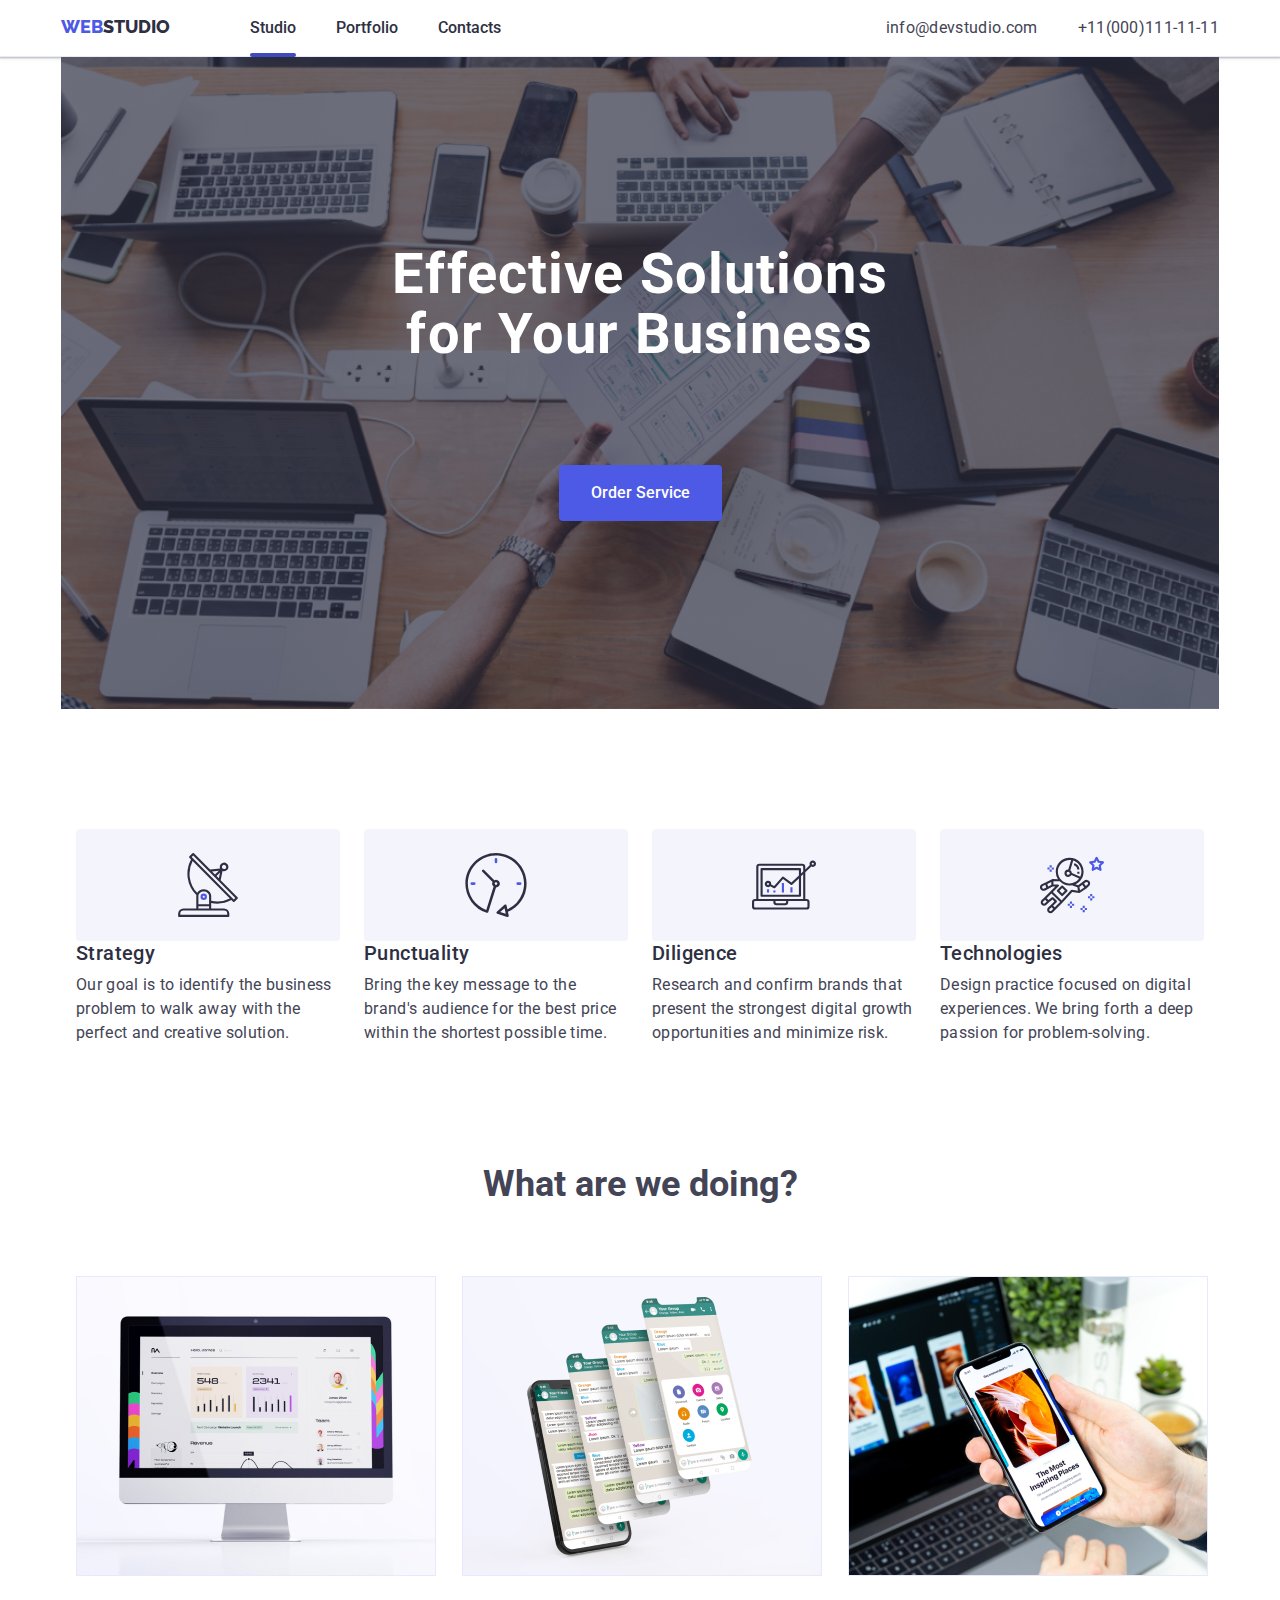
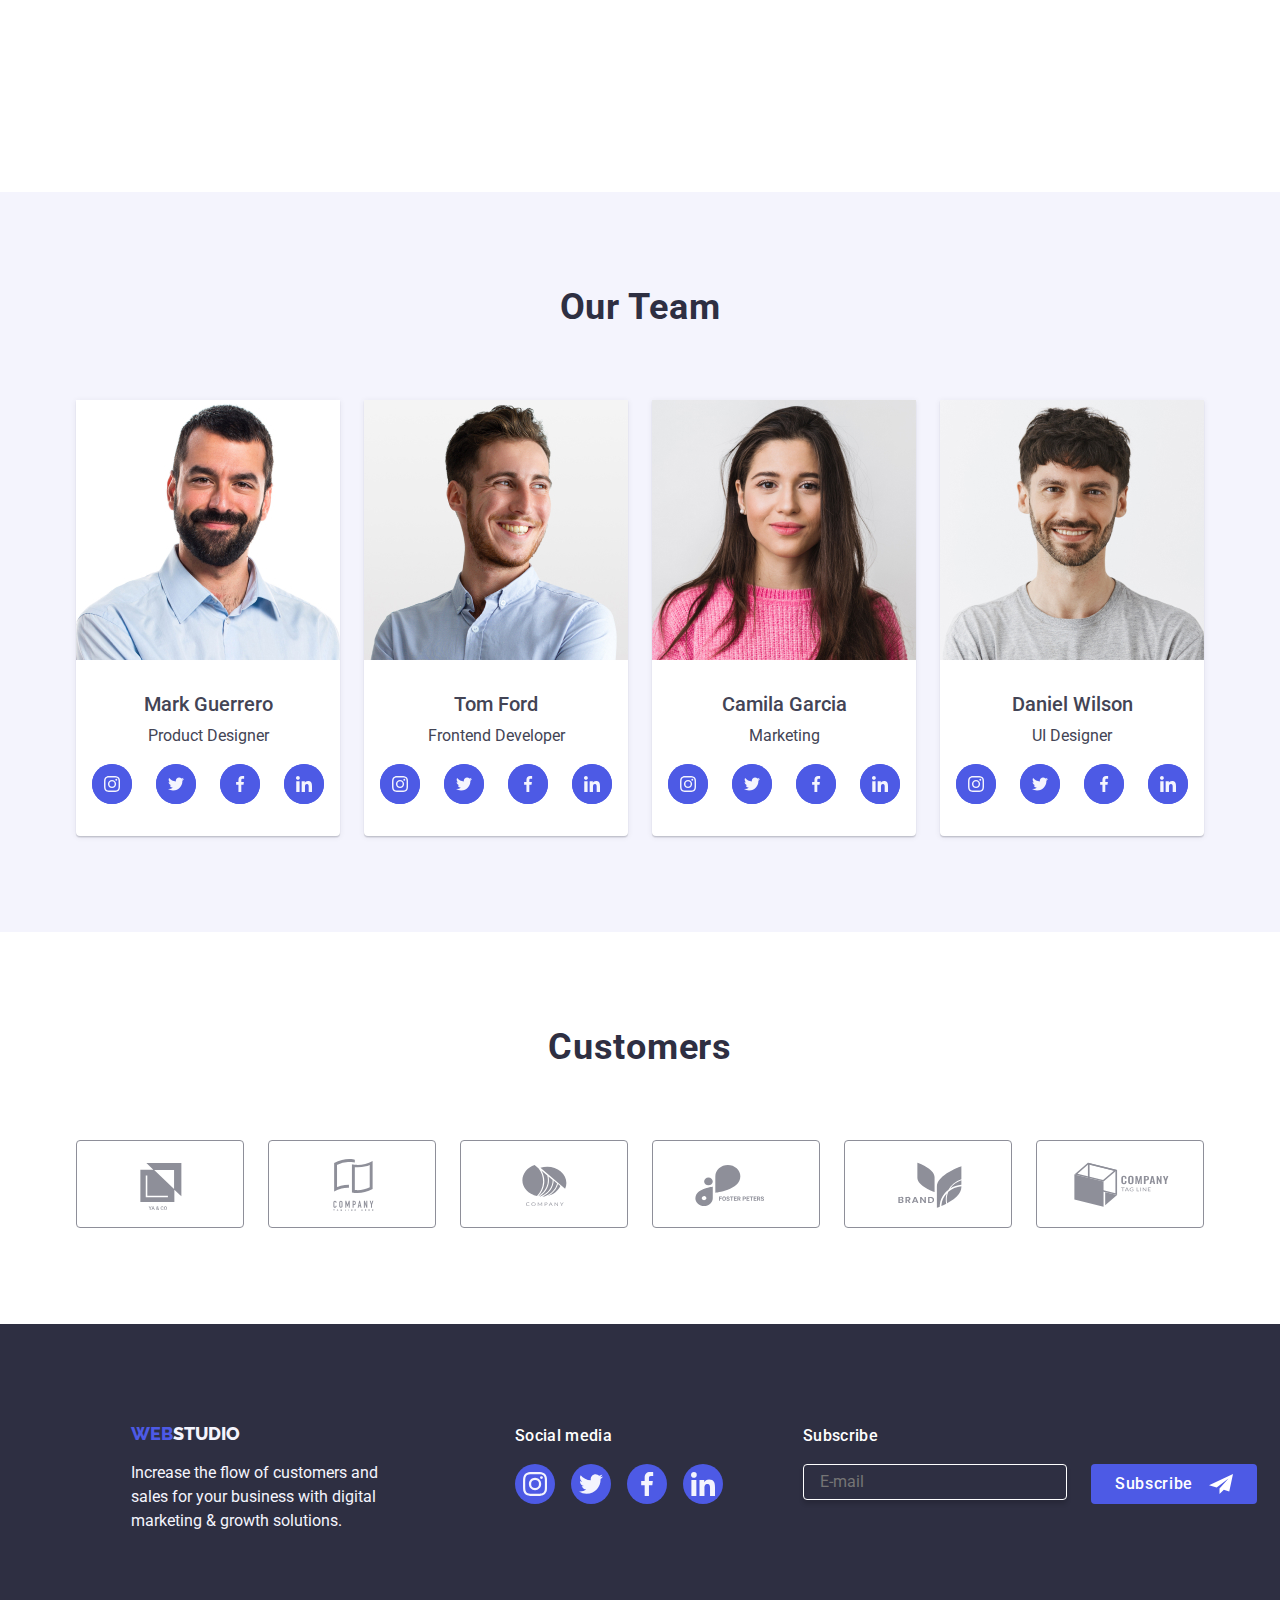
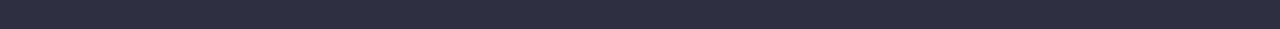
==== commit 8ac3aae7: "done mb" ====
--- a/index.html
+++ b/index.html
@@ -9,6 +9,7 @@
       href="https://cdnjs.cloudflare.com/ajax/libs/modern-normalize/2.0.0/modern-normalize.min.css"
     />
     <link rel="stylesheet" href="./css/styles.css" />
+    <link rel="stylesheet" href="./css/media.css" />
     <link rel="preconnect" href="https://fonts.googleapis.com" />
     <link rel="preconnect" href="https://fonts.gstatic.com" crossorigin />
     <link
@@ -29,16 +30,20 @@
             <li><a href="">Contacts</a></li>
           </menu>
         </nav>
-        <div class="contacts-links">
+        <address class="contacts-links">
           <ul class="contacts">
             <li>
-              <a href="mailto:info@devstudio.com">info@devstudio.com</a>
-            </li>
-            <li>
-              <a href="tel:+110001111111">+11(000)111-11-11</a>
+              <a class="contact-item" href="mailto:info@devstudio.com"
+                >info@devstudio.com</a
+              >
+            </li>
+            <li>
+              <a class="contact-item" href="tel:+110001111111"
+                >+11(000)111-11-11</a
+              >
             </li>
           </ul>
-        </div>
+        </address>
         <button type="button" class="menu-button js-open-menu">
           <svg class="burger-menu-icon" width="32" height="22">
             <use href="./images/icons.svg#icon-menu-mobile"></use>
@@ -153,7 +158,7 @@
           Order Service
         </button>
       </section>
-      <section class="section">
+      <section class="section advantages">
         <div class="container">
           <ul class="advantages-list">
             <li class="advantage-item">
@@ -487,7 +492,7 @@
           </p>
         </div>
         <div class="footer-social">
-          <p>Social media</p>
+          <p class="footer-social-title">Social media</p>
           <ul class="footer-social-list">
             <li class="footer-social-item">
               <a class="footer-social-link">
--- a/css/styles.css
+++ b/css/styles.css
@@ -66,10 +66,9 @@
   padding: 0;
 }
 .menu {
+  list-style-type: none;
+  gap: 40px;
   display: none;
-  /* display: inline-flex; */
-  list-style-type: none;
-  gap: 40px;
 }
 .menu > a {
   margin-right: 76px;
@@ -82,7 +81,7 @@
 .nav-active::after {
   content: "";
   position: absolute;
-  bottom: -25px;
+  bottom: -30px;
   width: 100%;
   height: 4px;
   background-color: var(--ocean);
@@ -125,14 +124,11 @@
 .menu > li > a:focus {
   color: var(--ocean);
 }
-.contacts-links,
-.contacts {
+.contacts-links {
   display: none;
-  /* display: flex; */
-  list-style-type: none;
-  gap: 40px;
-}
-.contacts > li > a {
+  list-style-type: none;
+}
+.contact-item {
   font-size: 16px;
   line-height: 1.5;
   text-decoration: none;
@@ -270,7 +266,8 @@
   fill: var(--cloud);
 }
 
-/* --Main-- */
+/* ------------Main------------ */
+
 .section-index {
   display: flex;
   flex-direction: column;
@@ -281,6 +278,7 @@
   align-items: center;
   padding-top: 112px;
   padding-bottom: 112px;
+  margin: 0 auto;
   background-image: linear-gradient(
       rgba(46, 47, 66, 0.7),
       rgba(46, 47, 66, 0.7)
@@ -415,7 +413,6 @@
   margin: auto;
 }
 .advantage-item {
-  width: 100%;
 }
 .section-two-wrapper {
   padding-top: 0;
@@ -741,14 +738,10 @@
   justify-content: center;
 }
 .footer-social {
-  display: flex;
-  flex-direction: column;
-  /* align-items: flex-start; */
-  align-items: center;
-  justify-content: center;
-  text-align: center;
-}
-.footer-social > p {
+  /* display: flex;
+  flex-direction: column; */
+}
+.footer-social-title {
   color: var(--white);
   font-family: Roboto;
   font-size: 16px;
--- a/css/media.css
+++ b/css/media.css
@@ -0,0 +1,261 @@
+/*----------MOBILE---------*/
+@media screen and (max-width: 428px) {
+  .container {
+    max-width: 426px;
+  }
+  .contacts-links,
+  .contacts {
+    list-style-type: none;
+  }
+  .advantages-item {
+    width: 100%;
+  }
+}
+
+/*------------TABLET------------*/
+
+@media screen and (min-width: 768px) {
+  .container {
+    max-width: 766px;
+  }
+  .page-header {
+    padding: 16px;
+  }
+
+  .menu-button,
+  .menu-container {
+    display: none;
+  }
+  .header-wrapper {
+    justify-content: space-between;
+    align-items: center;
+  }
+
+  .menu {
+    display: inline-flex;
+    justify-content: center;
+    padding-left: 120px;
+  }
+  .contacts-links,
+  .contacts {
+    display: flex;
+    flex-direction: column;
+    gap: 12px;
+  }
+  .contacts {
+    list-style-type: none;
+  }
+  .contact-item {
+    font-size: 12px;
+    font-style: normal;
+    font-weight: 400;
+    line-height: 1.16;
+    letter-spacing: 0.48px;
+  }
+  .section-index {
+    background-image: linear-gradient(
+        rgba(46, 47, 66, 0.7),
+        rgba(46, 47, 66, 0.7)
+      ),
+      url(../images/office-1x-tab.jpg);
+    width: 100%;
+  }
+
+  @media (min-device-pixel-ratio: 2),
+    (min-resolution: 192dpi),
+    (min-resolution: 2dppx) {
+    .section-index {
+      background-image: linear-gradient(
+          rgba(46, 47, 66, 0.7),
+          rgba(46, 47, 66, 0.7)
+        ),
+        url(../images/office-2x-tab.jpg);
+    }
+  }
+  .section-index > h1 {
+    font-size: 56px;
+    font-style: normal;
+    font-weight: 700;
+    line-height: 1.07;
+    letter-spacing: 1.12px;
+    max-width: 496px;
+  }
+  .advantages-list {
+    padding: 0;
+    gap: 72px 24px;
+  }
+  .advantage-item {
+    width: calc((100% - 24px) / 2);
+  }
+  .advantages-list > li > h2 {
+    text-align: left;
+  }
+  .team-list {
+    gap: 64px 24px;
+    justify-content: center;
+  }
+
+  .customers-list {
+    gap: 72px 24px;
+    padding-left: 108px;
+    padding-right: 108px;
+  }
+  .customers-item {
+    width: calc((100% - 48px) / 3);
+  }
+  .footer-wrapper {
+    justify-content: center;
+    gap: 72px 24px;
+  }
+  .container-footer-logo {
+    text-align: left;
+    margin-left: 108px;
+  }
+  .footer-social {
+    margin-right: auto;
+    margin-top: 96px;
+  }
+  .footer-social-title {
+    text-align: left;
+  }
+  .subscribe-footer {
+    text-align: left;
+    margin-right: auto;
+    margin-left: 108px;
+  }
+  .subscribe-form {
+    flex-wrap: nowrap;
+    justify-content: center;
+  }
+  .footer-input {
+    width: 264px;
+  }
+  .modal {
+    width: 408px;
+    padding-top: 72px;
+    padding-right: 25px;
+    padding-bottom: 24px;
+    padding-left: 23px;
+    transform: translate(-50%, -50%) scale(1);
+  }
+}
+
+/*------------DESKTOP----------*/
+
+@media screen and (min-width: 1158px) {
+  .container {
+    max-width: 1158px;
+  }
+  .contacts-links,
+  .contacts {
+    flex-direction: row;
+    gap: 40px;
+  }
+  .contacts {
+  }
+  .contact-item {
+    font-size: 16px;
+    font-style: normal;
+    font-weight: 400;
+    line-height: 1.5;
+    letter-spacing: 0.32px;
+  }
+  .menu {
+    padding-left: 76px;
+  }
+  .nav-active::after {
+    bottom: -17px;
+  }
+  .section-index {
+    padding-top: 188px;
+    padding-bottom: 188px;
+    background-image: linear-gradient(
+        rgba(46, 47, 66, 0.7),
+        rgba(46, 47, 66, 0.7)
+      ),
+      url(../images/office-1x-des.jpg);
+  }
+
+  @media (min-device-pixel-ratio: 2),
+    (min-resolution: 192dpi),
+    (min-resolution: 2dppx) {
+    .section-index {
+      background-image: linear-gradient(
+          rgba(46, 47, 66, 0.7),
+          rgba(46, 47, 66, 0.7)
+        ),
+        url(../images/office-2x-des.jpg);
+    }
+  }
+  .advantages {
+    padding-top: 120px;
+    padding-bottom: 120px;
+  }
+  .advantage-item {
+    width: calc((100% - 72px) / 4);
+  }
+  .advantages-list > li > h2 {
+    font-size: 20px;
+    font-weight: 500;
+    line-height: 1.2;
+    letter-spacing: 0.02em;
+    text-align: left;
+  }
+  .advantages-list > li > p {
+    font-size: 16px;
+    font-weight: 400;
+    line-height: 1.5;
+    letter-spacing: 0.02em;
+  }
+  .advantages-svg {
+    width: 264px;
+    height: 112px;
+    display: flex;
+    align-items: center;
+    justify-content: center;
+    border-radius: 4px;
+    background-color: var(--cloud);
+  }
+  .section-one-icon {
+    display: flex;
+  }
+  .description {
+    display: block;
+  }
+  .customers-list {
+    gap: 24px;
+    flex-wrap: nowrap;
+    padding-left: 0;
+    padding-right: 0;
+  }
+  .customers-item {
+    width: ((100% - 120px) / 6);
+  }
+  .footer-wrapper {
+    flex-wrap: nowrap;
+    gap: 0;
+  }
+  .footer-social {
+    margin-left: 120px;
+    margin-top: 100px;
+  }
+  .subscribe-footer {
+    margin-left: 80px;
+    margin-top: 100px;
+  }
+  .modal {
+    width: 408px;
+    padding-top: 72px;
+    padding-right: 24px;
+    padding-bottom: 24px;
+    padding-left: 24px;
+    transform: translate(-50%, -50%) scale(1);
+  }
+  .modal-check-text {
+    font-size: 12px;
+    font-style: normal;
+    font-weight: 400;
+    line-height: 1.16;
+    letter-spacing: 0.48px;
+  }
+}
